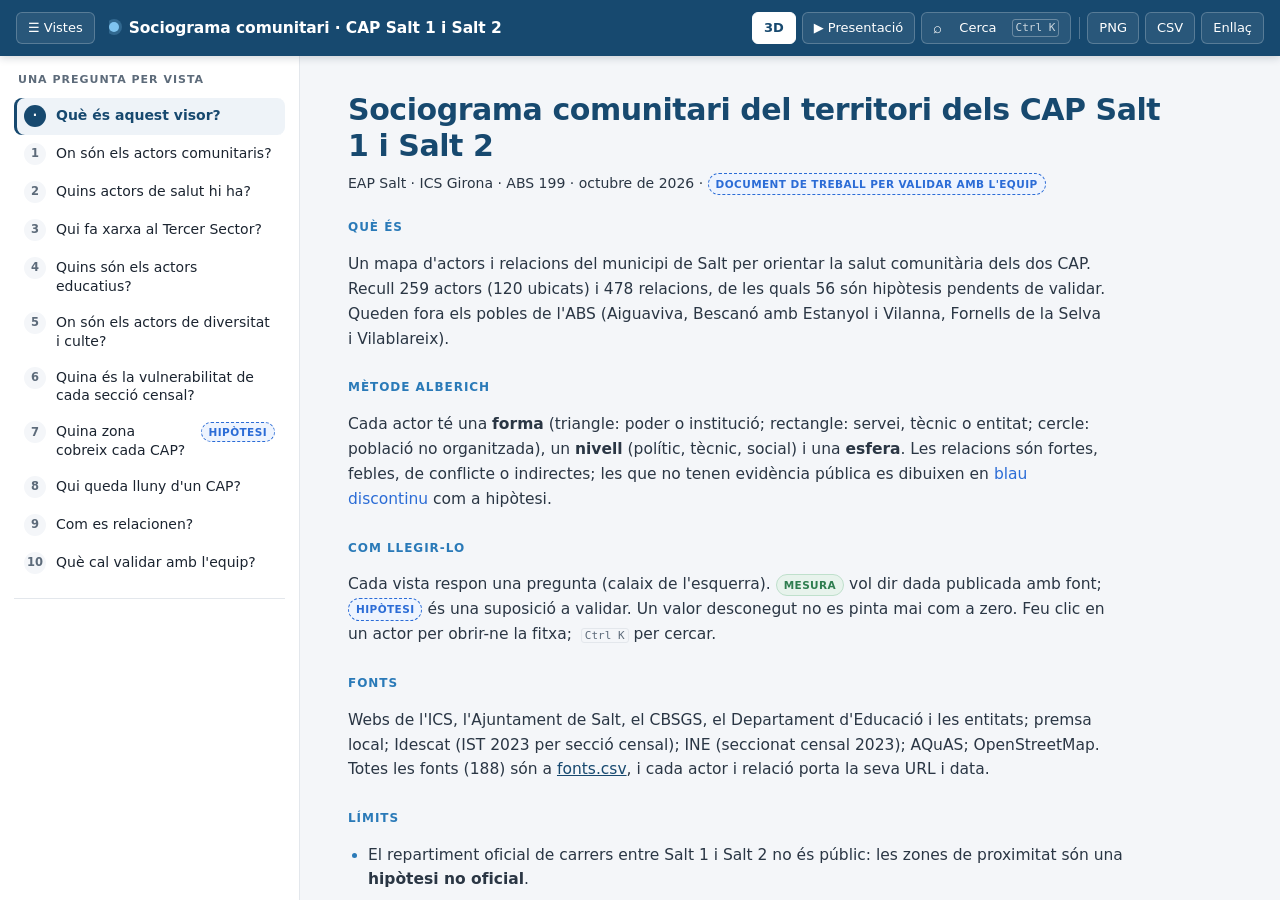
==== index.html @ 3a859062 "Sociograma comunitari CAP Salt 1 i Salt 2 (versió 2026-10-08)" ====
<!doctype html>
<html lang="ca">
<head>
<meta charset="utf-8">
<meta name="viewport" content="width=device-width,initial-scale=1">
<title>Sociograma comunitari · CAP Salt 1 i Salt 2 · 2026</title>
<link rel="stylesheet" href="lib/maplibre-gl.css">
<link rel="stylesheet" href="style.css">
</head>
<body>
<a class="salta" href="#contingut">Salta al contingut</a>
<header id="capcal">
  <button id="obre-calaix" class="btn" aria-controls="calaix" aria-expanded="true" title="Vistes">☰ <span>Vistes</span></button>
  <h1><a href="#v=portada">Sociograma comunitari · CAP Salt 1 i Salt 2</a></h1>
  <div class="eines">
    <button id="btn-3d" class="btn" aria-pressed="true" title="Alterna 2D / 3D">3D</button>
    <button id="btn-pres" class="btn" aria-pressed="false" title="Mode presentació: recorre les vistes amb vols de càmera">▶ <span>Presentació</span></button>
    <button id="btn-cerca" class="btn" title="Cerca (Ctrl+K)">Cerca <kbd>Ctrl K</kbd></button>
    <button id="btn-png" class="btn" title="Exporta la vista en PNG amb la llegenda">PNG</button>
    <button id="btn-csv" class="btn" title="Exporta la selecció en CSV">CSV</button>
    <button id="btn-enllac" class="btn" title="Copia l'enllaç que restaura la vista">Enllaç</button>
  </div>
</header>
<nav id="calaix" aria-label="Vistes del visor">
  <p class="calaix-tit">Una pregunta per vista</p>
  <ol id="llista-vistes"></ol>
  <div id="filtres" aria-live="polite"></div>
</nav>
<main id="contingut" tabindex="-1">
  <article id="portada" class="panell"></article>
  <div id="mapa" role="region" aria-label="Mapa"></div>
  <div id="xarxa" role="region" aria-label="Sociograma de xarxa"></div>
  <article id="validacio" class="panell"></article>
  <aside id="analisi" class="panell-lat" aria-label="Anàlisi"></aside>
  <section id="llegenda" aria-label="Llegenda"></section>
</main>
<aside id="fitxa" aria-label="Fitxa de l'actor" hidden></aside>
<div id="tooltip" role="tooltip" hidden></div>
<dialog id="dlg-cerca" aria-label="Cerca d'actors">
  <input id="cerca-in" type="search" placeholder="Nom, tipus (triangle, rectangle, cercle), àmbit, esfera…" autocomplete="off" aria-controls="cerca-res">
  <ul id="cerca-res" role="listbox"></ul>
  <p class="peu-dlg">↑↓ per moure's · Enter per obrir · Esc per tancar</p>
</dialog>
<div id="avis" role="status" aria-live="polite" hidden></div>
<script src="lib/maplibre-gl.js"></script>
<script src="lib/cytoscape.min.js"></script>
<script src="lib/deck.gl.min.js"></script>
<script src="data/dades.js"></script>
<script src="app.js"></script>
</body>
</html>
---- lib/maplibre-gl.css ----
.maplibregl-map{font:12px/20px Helvetica Neue,Arial,Helvetica,sans-serif;overflow:hidden;position:relative;-webkit-tap-highlight-color:rgb(0 0 0/0)}.maplibregl-canvas{left:0;position:absolute;top:0}.maplibregl-map:fullscreen{height:100%;width:100%}.maplibregl-ctrl-group button.maplibregl-ctrl-compass{touch-action:none}.maplibregl-canvas-container.maplibregl-interactive,.maplibregl-ctrl-group button.maplibregl-ctrl-compass{cursor:grab;-webkit-user-select:none;-moz-user-select:none;user-select:none}.maplibregl-canvas-container.maplibregl-interactive.maplibregl-track-pointer{cursor:pointer}.maplibregl-canvas-container.maplibregl-interactive:active,.maplibregl-ctrl-group button.maplibregl-ctrl-compass:active{cursor:grabbing}.maplibregl-canvas-container.maplibregl-touch-zoom-rotate,.maplibregl-canvas-container.maplibregl-touch-zoom-rotate .maplibregl-canvas{touch-action:pan-x pan-y}.maplibregl-canvas-container.maplibregl-touch-drag-pan,.maplibregl-canvas-container.maplibregl-touch-drag-pan .maplibregl-canvas{touch-action:pinch-zoom}.maplibregl-canvas-container.maplibregl-touch-zoom-rotate.maplibregl-touch-drag-pan,.maplibregl-canvas-container.maplibregl-touch-zoom-rotate.maplibregl-touch-drag-pan .maplibregl-canvas{touch-action:none}.maplibregl-canvas-container.maplibregl-touch-drag-pan.maplibregl-cooperative-gestures,.maplibregl-canvas-container.maplibregl-touch-drag-pan.maplibregl-cooperative-gestures .maplibregl-canvas{touch-action:pan-x pan-y}.maplibregl-ctrl-bottom-left,.maplibregl-ctrl-bottom-right,.maplibregl-ctrl-top-left,.maplibregl-ctrl-top-right{pointer-events:none;position:absolute;z-index:2}.maplibregl-ctrl-top-left{left:0;top:0}.maplibregl-ctrl-top-right{right:0;top:0}.maplibregl-ctrl-bottom-left{bottom:0;left:0}.maplibregl-ctrl-bottom-right{bottom:0;right:0}.maplibregl-ctrl{clear:both;pointer-events:auto;transform:translate(0)}.maplibregl-ctrl-top-left .maplibregl-ctrl{float:left;margin:10px 0 0 10px}.maplibregl-ctrl-top-right .maplibregl-ctrl{float:right;margin:10px 10px 0 0}.maplibregl-ctrl-bottom-left .maplibregl-ctrl{float:left;margin:0 0 10px 10px}.maplibregl-ctrl-bottom-right .maplibregl-ctrl{float:right;margin:0 10px 10px 0}.maplibregl-ctrl-group{background:#fff;border-radius:4px}.maplibregl-ctrl-group:not(:empty){box-shadow:0 0 0 2px rgba(0,0,0,.1)}@media (forced-colors:active){.maplibregl-ctrl-group:not(:empty){box-shadow:0 0 0 2px ButtonText}}.maplibregl-ctrl-group button{background-color:transparent;border:0;box-sizing:border-box;cursor:pointer;display:block;height:29px;outline:none;padding:0;width:29px}.maplibregl-ctrl-group button+button{border-top:1px solid #ddd}.maplibregl-ctrl button .maplibregl-ctrl-icon{background-position:50%;background-repeat:no-repeat;display:block;height:100%;width:100%}@media (forced-colors:active){.maplibregl-ctrl-icon{background-color:transparent}.maplibregl-ctrl-group button+button{border-top:1px solid ButtonText}}.maplibregl-ctrl button::-moz-focus-inner{border:0;padding:0}.maplibregl-ctrl-attrib-button:focus,.maplibregl-ctrl-group button:focus{box-shadow:0 0 2px 2px #0096ff}.maplibregl-ctrl button:disabled{cursor:not-allowed}.maplibregl-ctrl button:disabled .maplibregl-ctrl-icon{opacity:.25}.maplibregl-ctrl button:not(:disabled):hover{background-color:rgb(0 0 0/5%)}.maplibregl-ctrl-group button:focus:focus-visible{box-shadow:0 0 2px 2px #0096ff}.maplibregl-ctrl-group button:focus:not(:focus-visible){box-shadow:none}.maplibregl-ctrl-group button:focus:first-child{border-radius:4px 4px 0 0}.maplibregl-ctrl-group button:focus:last-child{border-radius:0 0 4px 4px}.maplibregl-ctrl-group button:focus:only-child{border-radius:inherit}.maplibregl-ctrl button.maplibregl-ctrl-zoom-out .maplibregl-ctrl-icon{background-image:url("data:image/svg+xml;charset=utf-8,%3Csvg xmlns='http://www.w3.org/2000/svg' width='29' height='29' fill='%23333' viewBox='0 0 29 29'%3E%3Cpath d='M10 13c-.75 0-1.5.75-1.5 1.5S9.25 16 10 16h9c.75 0 1.5-.75 1.5-1.5S19.75 13 19 13z'/%3E%3C/svg%3E")}.maplibregl-ctrl button.maplibregl-ctrl-zoom-in .maplibregl-ctrl-icon{background-image:url("data:image/svg+xml;charset=utf-8,%3Csvg xmlns='http://www.w3.org/2000/svg' width='29' height='29' fill='%23333' viewBox='0 0 29 29'%3E%3Cpath d='M14.5 8.5c-.75 0-1.5.75-1.5 1.5v3h-3c-.75 0-1.5.75-1.5 1.5S9.25 16 10 16h3v3c0 .75.75 1.5 1.5 1.5S16 19.75 16 19v-3h3c.75 0 1.5-.75 1.5-1.5S19.75 13 19 13h-3v-3c0-.75-.75-1.5-1.5-1.5'/%3E%3C/svg%3E")}@media (forced-colors:active){.maplibregl-ctrl button.maplibregl-ctrl-zoom-out .maplibregl-ctrl-icon{background-image:url("data:image/svg+xml;charset=utf-8,%3Csvg xmlns='http://www.w3.org/2000/svg' width='29' height='29' fill='%23fff' viewBox='0 0 29 29'%3E%3Cpath d='M10 13c-.75 0-1.5.75-1.5 1.5S9.25 16 10 16h9c.75 0 1.5-.75 1.5-1.5S19.75 13 19 13z'/%3E%3C/svg%3E")}.maplibregl-ctrl button.maplibregl-ctrl-zoom-in .maplibregl-ctrl-icon{background-image:url("data:image/svg+xml;charset=utf-8,%3Csvg xmlns='http://www.w3.org/2000/svg' width='29' height='29' fill='%23fff' viewBox='0 0 29 29'%3E%3Cpath d='M14.5 8.5c-.75 0-1.5.75-1.5 1.5v3h-3c-.75 0-1.5.75-1.5 1.5S9.25 16 10 16h3v3c0 .75.75 1.5 1.5 1.5S16 19.75 16 19v-3h3c.75 0 1.5-.75 1.5-1.5S19.75 13 19 13h-3v-3c0-.75-.75-1.5-1.5-1.5'/%3E%3C/svg%3E")}}@media (forced-colors:active) and (prefers-color-scheme:light){.maplibregl-ctrl button.maplibregl-ctrl-zoom-out .maplibregl-ctrl-icon{background-image:url("data:image/svg+xml;charset=utf-8,%3Csvg xmlns='http://www.w3.org/2000/svg' width='29' height='29' viewBox='0 0 29 29'%3E%3Cpath d='M10 13c-.75 0-1.5.75-1.5 1.5S9.25 16 10 16h9c.75 0 1.5-.75 1.5-1.5S19.75 13 19 13z'/%3E%3C/svg%3E")}.maplibregl-ctrl button.maplibregl-ctrl-zoom-in .maplibregl-ctrl-icon{background-image:url("data:image/svg+xml;charset=utf-8,%3Csvg xmlns='http://www.w3.org/2000/svg' width='29' height='29' viewBox='0 0 29 29'%3E%3Cpath d='M14.5 8.5c-.75 0-1.5.75-1.5 1.5v3h-3c-.75 0-1.5.75-1.5 1.5S9.25 16 10 16h3v3c0 .75.75 1.5 1.5 1.5S16 19.75 16 19v-3h3c.75 0 1.5-.75 1.5-1.5S19.75 13 19 13h-3v-3c0-.75-.75-1.5-1.5-1.5'/%3E%3C/svg%3E")}}.maplibregl-ctrl button.maplibregl-ctrl-fullscreen .maplibregl-ctrl-icon{background-image:url("data:image/svg+xml;charset=utf-8,%3Csvg xmlns='http://www.w3.org/2000/svg' width='29' height='29' fill='%23333' viewBox='0 0 29 29'%3E%3Cpath d='M24 16v5.5c0 1.75-.75 2.5-2.5 2.5H16v-1l3-1.5-4-5.5 1-1 5.5 4 1.5-3zM6 16l1.5 3 5.5-4 1 1-4 5.5 3 1.5v1H7.5C5.75 24 5 23.25 5 21.5V16zm7-11v1l-3 1.5 4 5.5-1 1-5.5-4L6 13H5V7.5C5 5.75 5.75 5 7.5 5zm11 2.5c0-1.75-.75-2.5-2.5-2.5H16v1l3 1.5-4 5.5 1 1 5.5-4 1.5 3h1z'/%3E%3C/svg%3E")}.maplibregl-ctrl button.maplibregl-ctrl-shrink .maplibregl-ctrl-icon{background-image:url("data:image/svg+xml;charset=utf-8,%3Csvg xmlns='http://www.w3.org/2000/svg' width='29' height='29' viewBox='0 0 29 29'%3E%3Cpath d='M18.5 16c-1.75 0-2.5.75-2.5 2.5V24h1l1.5-3 5.5 4 1-1-4-5.5 3-1.5v-1zM13 18.5c0-1.75-.75-2.5-2.5-2.5H5v1l3 1.5L4 24l1 1 5.5-4 1.5 3h1zm3-8c0 1.75.75 2.5 2.5 2.5H24v-1l-3-1.5L25 5l-1-1-5.5 4L17 5h-1zM10.5 13c1.75 0 2.5-.75 2.5-2.5V5h-1l-1.5 3L5 4 4 5l4 5.5L5 12v1z'/%3E%3C/svg%3E")}@media (forced-colors:active){.maplibregl-ctrl button.maplibregl-ctrl-fullscreen .maplibregl-ctrl-icon{background-image:url("data:image/svg+xml;charset=utf-8,%3Csvg xmlns='http://www.w3.org/2000/svg' width='29' height='29' fill='%23fff' viewBox='0 0 29 29'%3E%3Cpath d='M24 16v5.5c0 1.75-.75 2.5-2.5 2.5H16v-1l3-1.5-4-5.5 1-1 5.5 4 1.5-3zM6 16l1.5 3 5.5-4 1 1-4 5.5 3 1.5v1H7.5C5.75 24 5 23.25 5 21.5V16zm7-11v1l-3 1.5 4 5.5-1 1-5.5-4L6 13H5V7.5C5 5.75 5.75 5 7.5 5zm11 2.5c0-1.75-.75-2.5-2.5-2.5H16v1l3 1.5-4 5.5 1 1 5.5-4 1.5 3h1z'/%3E%3C/svg%3E")}.maplibregl-ctrl button.maplibregl-ctrl-shrink .maplibregl-ctrl-icon{background-image:url("data:image/svg+xml;charset=utf-8,%3Csvg xmlns='http://www.w3.org/2000/svg' width='29' height='29' fill='%23fff' viewBox='0 0 29 29'%3E%3Cpath d='M18.5 16c-1.75 0-2.5.75-2.5 2.5V24h1l1.5-3 5.5 4 1-1-4-5.5 3-1.5v-1zM13 18.5c0-1.75-.75-2.5-2.5-2.5H5v1l3 1.5L4 24l1 1 5.5-4 1.5 3h1zm3-8c0 1.75.75 2.5 2.5 2.5H24v-1l-3-1.5L25 5l-1-1-5.5 4L17 5h-1zM10.5 13c1.75 0 2.5-.75 2.5-2.5V5h-1l-1.5 3L5 4 4 5l4 5.5L5 12v1z'/%3E%3C/svg%3E")}}@media (forced-colors:active) and (prefers-color-scheme:light){.maplibregl-ctrl button.maplibregl-ctrl-fullscreen .maplibregl-ctrl-icon{background-image:url("data:image/svg+xml;charset=utf-8,%3Csvg xmlns='http://www.w3.org/2000/svg' width='29' height='29' viewBox='0 0 29 29'%3E%3Cpath d='M24 16v5.5c0 1.75-.75 2.5-2.5 2.5H16v-1l3-1.5-4-5.5 1-1 5.5 4 1.5-3zM6 16l1.5 3 5.5-4 1 1-4 5.5 3 1.5v1H7.5C5.75 24 5 23.25 5 21.5V16zm7-11v1l-3 1.5 4 5.5-1 1-5.5-4L6 13H5V7.5C5 5.75 5.75 5 7.5 5zm11 2.5c0-1.75-.75-2.5-2.5-2.5H16v1l3 1.5-4 5.5 1 1 5.5-4 1.5 3h1z'/%3E%3C/svg%3E")}.maplibregl-ctrl button.maplibregl-ctrl-shrink .maplibregl-ctrl-icon{background-image:url("data:image/svg+xml;charset=utf-8,%3Csvg xmlns='http://www.w3.org/2000/svg' width='29' height='29' viewBox='0 0 29 29'%3E%3Cpath d='M18.5 16c-1.75 0-2.5.75-2.5 2.5V24h1l1.5-3 5.5 4 1-1-4-5.5 3-1.5v-1zM13 18.5c0-1.75-.75-2.5-2.5-2.5H5v1l3 1.5L4 24l1 1 5.5-4 1.5 3h1zm3-8c0 1.75.75 2.5 2.5 2.5H24v-1l-3-1.5L25 5l-1-1-5.5 4L17 5h-1zM10.5 13c1.75 0 2.5-.75 2.5-2.5V5h-1l-1.5 3L5 4 4 5l4 5.5L5 12v1z'/%3E%3C/svg%3E")}}.maplibregl-ctrl button.maplibregl-ctrl-compass .maplibregl-ctrl-icon{background-image:url("data:image/svg+xml;charset=utf-8,%3Csvg xmlns='http://www.w3.org/2000/svg' width='29' height='29' fill='%23333' viewBox='0 0 29 29'%3E%3Cpath d='m10.5 14 4-8 4 8z'/%3E%3Cpath fill='%23ccc' d='m10.5 16 4 8 4-8z'/%3E%3C/svg%3E")}@media (forced-colors:active){.maplibregl-ctrl button.maplibregl-ctrl-compass .maplibregl-ctrl-icon{background-image:url("data:image/svg+xml;charset=utf-8,%3Csvg xmlns='http://www.w3.org/2000/svg' width='29' height='29' fill='%23fff' viewBox='0 0 29 29'%3E%3Cpath d='m10.5 14 4-8 4 8z'/%3E%3Cpath fill='%23ccc' d='m10.5 16 4 8 4-8z'/%3E%3C/svg%3E")}}@media (forced-colors:active) and (prefers-color-scheme:light){.maplibregl-ctrl button.maplibregl-ctrl-compass .maplibregl-ctrl-icon{background-image:url("data:image/svg+xml;charset=utf-8,%3Csvg xmlns='http://www.w3.org/2000/svg' width='29' height='29' viewBox='0 0 29 29'%3E%3Cpath d='m10.5 14 4-8 4 8z'/%3E%3Cpath fill='%23ccc' d='m10.5 16 4 8 4-8z'/%3E%3C/svg%3E")}}.maplibregl-ctrl button.maplibregl-ctrl-terrain .maplibregl-ctrl-icon{background-image:url("data:image/svg+xml;charset=utf-8,%3Csvg xmlns='http://www.w3.org/2000/svg' width='22' height='22' fill='%23333' viewBox='0 0 22 22'%3E%3Cpath d='m1.754 13.406 4.453-4.851 3.09 3.09 3.281 3.277.969-.969-3.309-3.312 3.844-4.121 6.148 6.886h1.082v-.855l-7.207-8.07-4.84 5.187L6.169 6.57l-5.48 5.965v.871ZM.688 16.844h20.625v1.375H.688Zm0 0'/%3E%3C/svg%3E")}.maplibregl-ctrl button.maplibregl-ctrl-terrain-enabled .maplibregl-ctrl-icon{background-image:url("data:image/svg+xml;charset=utf-8,%3Csvg xmlns='http://www.w3.org/2000/svg' width='22' height='22' fill='%2333b5e5' viewBox='0 0 22 22'%3E%3Cpath d='m1.754 13.406 4.453-4.851 3.09 3.09 3.281 3.277.969-.969-3.309-3.312 3.844-4.121 6.148 6.886h1.082v-.855l-7.207-8.07-4.84 5.187L6.169 6.57l-5.48 5.965v.871ZM.688 16.844h20.625v1.375H.688Zm0 0'/%3E%3C/svg%3E")}.maplibregl-ctrl button.maplibregl-ctrl-geolocate .maplibregl-ctrl-icon{background-image:url("data:image/svg+xml;charset=utf-8,%3Csvg xmlns='http://www.w3.org/2000/svg' width='29' height='29' fill='%23333' viewBox='0 0 20 20'%3E%3Cpath d='M10 4C9 4 9 5 9 5v.1A5 5 0 0 0 5.1 9H5s-1 0-1 1 1 1 1 1h.1A5 5 0 0 0 9 14.9v.1s0 1 1 1 1-1 1-1v-.1a5 5 0 0 0 3.9-3.9h.1s1 0 1-1-1-1-1-1h-.1A5 5 0 0 0 11 5.1V5s0-1-1-1m0 2.5a3.5 3.5 0 1 1 0 7 3.5 3.5 0 1 1 0-7'/%3E%3Ccircle cx='10' cy='10' r='2'/%3E%3C/svg%3E")}.maplibregl-ctrl button.maplibregl-ctrl-geolocate:disabled .maplibregl-ctrl-icon{background-image:url("data:image/svg+xml;charset=utf-8,%3Csvg xmlns='http://www.w3.org/2000/svg' width='29' height='29' fill='%23aaa' viewBox='0 0 20 20'%3E%3Cpath d='M10 4C9 4 9 5 9 5v.1A5 5 0 0 0 5.1 9H5s-1 0-1 1 1 1 1 1h.1A5 5 0 0 0 9 14.9v.1s0 1 1 1 1-1 1-1v-.1a5 5 0 0 0 3.9-3.9h.1s1 0 1-1-1-1-1-1h-.1A5 5 0 0 0 11 5.1V5s0-1-1-1m0 2.5a3.5 3.5 0 1 1 0 7 3.5 3.5 0 1 1 0-7'/%3E%3Ccircle cx='10' cy='10' r='2'/%3E%3Cpath fill='red' d='m14 5 1 1-9 9-1-1z'/%3E%3C/svg%3E")}.maplibregl-ctrl button.maplibregl-ctrl-geolocate.maplibregl-ctrl-geolocate-active .maplibregl-ctrl-icon{background-image:url("data:image/svg+xml;charset=utf-8,%3Csvg xmlns='http://www.w3.org/2000/svg' width='29' height='29' fill='%2333b5e5' viewBox='0 0 20 20'%3E%3Cpath d='M10 4C9 4 9 5 9 5v.1A5 5 0 0 0 5.1 9H5s-1 0-1 1 1 1 1 1h.1A5 5 0 0 0 9 14.9v.1s0 1 1 1 1-1 1-1v-.1a5 5 0 0 0 3.9-3.9h.1s1 0 1-1-1-1-1-1h-.1A5 5 0 0 0 11 5.1V5s0-1-1-1m0 2.5a3.5 3.5 0 1 1 0 7 3.5 3.5 0 1 1 0-7'/%3E%3Ccircle cx='10' cy='10' r='2'/%3E%3C/svg%3E")}.maplibregl-ctrl button.maplibregl-ctrl-geolocate.maplibregl-ctrl-geolocate-active-error .maplibregl-ctrl-icon{background-image:url("data:image/svg+xml;charset=utf-8,%3Csvg xmlns='http://www.w3.org/2000/svg' width='29' height='29' fill='%23e58978' viewBox='0 0 20 20'%3E%3Cpath d='M10 4C9 4 9 5 9 5v.1A5 5 0 0 0 5.1 9H5s-1 0-1 1 1 1 1 1h.1A5 5 0 0 0 9 14.9v.1s0 1 1 1 1-1 1-1v-.1a5 5 0 0 0 3.9-3.9h.1s1 0 1-1-1-1-1-1h-.1A5 5 0 0 0 11 5.1V5s0-1-1-1m0 2.5a3.5 3.5 0 1 1 0 7 3.5 3.5 0 1 1 0-7'/%3E%3Ccircle cx='10' cy='10' r='2'/%3E%3C/svg%3E")}.maplibregl-ctrl button.maplibregl-ctrl-geolocate.maplibregl-ctrl-geolocate-background .maplibregl-ctrl-icon{background-image:url("data:image/svg+xml;charset=utf-8,%3Csvg xmlns='http://www.w3.org/2000/svg' width='29' height='29' fill='%2333b5e5' viewBox='0 0 20 20'%3E%3Cpath d='M10 4C9 4 9 5 9 5v.1A5 5 0 0 0 5.1 9H5s-1 0-1 1 1 1 1 1h.1A5 5 0 0 0 9 14.9v.1s0 1 1 1 1-1 1-1v-.1a5 5 0 0 0 3.9-3.9h.1s1 0 1-1-1-1-1-1h-.1A5 5 0 0 0 11 5.1V5s0-1-1-1m0 2.5a3.5 3.5 0 1 1 0 7 3.5 3.5 0 1 1 0-7'/%3E%3C/svg%3E")}.maplibregl-ctrl button.maplibregl-ctrl-geolocate.maplibregl-ctrl-geolocate-background-error .maplibregl-ctrl-icon{background-image:url("data:image/svg+xml;charset=utf-8,%3Csvg xmlns='http://www.w3.org/2000/svg' width='29' height='29' fill='%23e54e33' viewBox='0 0 20 20'%3E%3Cpath d='M10 4C9 4 9 5 9 5v.1A5 5 0 0 0 5.1 9H5s-1 0-1 1 1 1 1 1h.1A5 5 0 0 0 9 14.9v.1s0 1 1 1 1-1 1-1v-.1a5 5 0 0 0 3.9-3.9h.1s1 0 1-1-1-1-1-1h-.1A5 5 0 0 0 11 5.1V5s0-1-1-1m0 2.5a3.5 3.5 0 1 1 0 7 3.5 3.5 0 1 1 0-7'/%3E%3C/svg%3E")}.maplibregl-ctrl button.maplibregl-ctrl-geolocate.maplibregl-ctrl-geolocate-waiting .maplibregl-ctrl-icon{animation:maplibregl-spin 2s linear infinite}@media (forced-colors:active){.maplibregl-ctrl button.maplibregl-ctrl-geolocate .maplibregl-ctrl-icon{background-image:url("data:image/svg+xml;charset=utf-8,%3Csvg xmlns='http://www.w3.org/2000/svg' width='29' height='29' fill='%23fff' viewBox='0 0 20 20'%3E%3Cpath d='M10 4C9 4 9 5 9 5v.1A5 5 0 0 0 5.1 9H5s-1 0-1 1 1 1 1 1h.1A5 5 0 0 0 9 14.9v.1s0 1 1 1 1-1 1-1v-.1a5 5 0 0 0 3.9-3.9h.1s1 0 1-1-1-1-1-1h-.1A5 5 0 0 0 11 5.1V5s0-1-1-1m0 2.5a3.5 3.5 0 1 1 0 7 3.5 3.5 0 1 1 0-7'/%3E%3Ccircle cx='10' cy='10' r='2'/%3E%3C/svg%3E")}.maplibregl-ctrl button.maplibregl-ctrl-geolocate:disabled .maplibregl-ctrl-icon{background-image:url("data:image/svg+xml;charset=utf-8,%3Csvg xmlns='http://www.w3.org/2000/svg' width='29' height='29' fill='%23999' viewBox='0 0 20 20'%3E%3Cpath d='M10 4C9 4 9 5 9 5v.1A5 5 0 0 0 5.1 9H5s-1 0-1 1 1 1 1 1h.1A5 5 0 0 0 9 14.9v.1s0 1 1 1 1-1 1-1v-.1a5 5 0 0 0 3.9-3.9h.1s1 0 1-1-1-1-1-1h-.1A5 5 0 0 0 11 5.1V5s0-1-1-1m0 2.5a3.5 3.5 0 1 1 0 7 3.5 3.5 0 1 1 0-7'/%3E%3Ccircle cx='10' cy='10' r='2'/%3E%3Cpath fill='red' d='m14 5 1 1-9 9-1-1z'/%3E%3C/svg%3E")}.maplibregl-ctrl button.maplibregl-ctrl-geolocate.maplibregl-ctrl-geolocate-active .maplibregl-ctrl-icon{background-image:url("data:image/svg+xml;charset=utf-8,%3Csvg xmlns='http://www.w3.org/2000/svg' width='29' height='29' fill='%2333b5e5' viewBox='0 0 20 20'%3E%3Cpath d='M10 4C9 4 9 5 9 5v.1A5 5 0 0 0 5.1 9H5s-1 0-1 1 1 1 1 1h.1A5 5 0 0 0 9 14.9v.1s0 1 1 1 1-1 1-1v-.1a5 5 0 0 0 3.9-3.9h.1s1 0 1-1-1-1-1-1h-.1A5 5 0 0 0 11 5.1V5s0-1-1-1m0 2.5a3.5 3.5 0 1 1 0 7 3.5 3.5 0 1 1 0-7'/%3E%3Ccircle cx='10' cy='10' r='2'/%3E%3C/svg%3E")}.maplibregl-ctrl button.maplibregl-ctrl-geolocate.maplibregl-ctrl-geolocate-active-error .maplibregl-ctrl-icon{background-image:url("data:image/svg+xml;charset=utf-8,%3Csvg xmlns='http://www.w3.org/2000/svg' width='29' height='29' fill='%23e58978' viewBox='0 0 20 20'%3E%3Cpath d='M10 4C9 4 9 5 9 5v.1A5 5 0 0 0 5.1 9H5s-1 0-1 1 1 1 1 1h.1A5 5 0 0 0 9 14.9v.1s0 1 1 1 1-1 1-1v-.1a5 5 0 0 0 3.9-3.9h.1s1 0 1-1-1-1-1-1h-.1A5 5 0 0 0 11 5.1V5s0-1-1-1m0 2.5a3.5 3.5 0 1 1 0 7 3.5 3.5 0 1 1 0-7'/%3E%3Ccircle cx='10' cy='10' r='2'/%3E%3C/svg%3E")}.maplibregl-ctrl button.maplibregl-ctrl-geolocate.maplibregl-ctrl-geolocate-background .maplibregl-ctrl-icon{background-image:url("data:image/svg+xml;charset=utf-8,%3Csvg xmlns='http://www.w3.org/2000/svg' width='29' height='29' fill='%2333b5e5' viewBox='0 0 20 20'%3E%3Cpath d='M10 4C9 4 9 5 9 5v.1A5 5 0 0 0 5.1 9H5s-1 0-1 1 1 1 1 1h.1A5 5 0 0 0 9 14.9v.1s0 1 1 1 1-1 1-1v-.1a5 5 0 0 0 3.9-3.9h.1s1 0 1-1-1-1-1-1h-.1A5 5 0 0 0 11 5.1V5s0-1-1-1m0 2.5a3.5 3.5 0 1 1 0 7 3.5 3.5 0 1 1 0-7'/%3E%3C/svg%3E")}.maplibregl-ctrl button.maplibregl-ctrl-geolocate.maplibregl-ctrl-geolocate-background-error .maplibregl-ctrl-icon{background-image:url("data:image/svg+xml;charset=utf-8,%3Csvg xmlns='http://www.w3.org/2000/svg' width='29' height='29' fill='%23e54e33' viewBox='0 0 20 20'%3E%3Cpath d='M10 4C9 4 9 5 9 5v.1A5 5 0 0 0 5.1 9H5s-1 0-1 1 1 1 1 1h.1A5 5 0 0 0 9 14.9v.1s0 1 1 1 1-1 1-1v-.1a5 5 0 0 0 3.9-3.9h.1s1 0 1-1-1-1-1-1h-.1A5 5 0 0 0 11 5.1V5s0-1-1-1m0 2.5a3.5 3.5 0 1 1 0 7 3.5 3.5 0 1 1 0-7'/%3E%3C/svg%3E")}}@media (forced-colors:active) and (prefers-color-scheme:light){.maplibregl-ctrl button.maplibregl-ctrl-geolocate .maplibregl-ctrl-icon{background-image:url("data:image/svg+xml;charset=utf-8,%3Csvg xmlns='http://www.w3.org/2000/svg' width='29' height='29' viewBox='0 0 20 20'%3E%3Cpath d='M10 4C9 4 9 5 9 5v.1A5 5 0 0 0 5.1 9H5s-1 0-1 1 1 1 1 1h.1A5 5 0 0 0 9 14.9v.1s0 1 1 1 1-1 1-1v-.1a5 5 0 0 0 3.9-3.9h.1s1 0 1-1-1-1-1-1h-.1A5 5 0 0 0 11 5.1V5s0-1-1-1m0 2.5a3.5 3.5 0 1 1 0 7 3.5 3.5 0 1 1 0-7'/%3E%3Ccircle cx='10' cy='10' r='2'/%3E%3C/svg%3E")}.maplibregl-ctrl button.maplibregl-ctrl-geolocate:disabled .maplibregl-ctrl-icon{background-image:url("data:image/svg+xml;charset=utf-8,%3Csvg xmlns='http://www.w3.org/2000/svg' width='29' height='29' fill='%23666' viewBox='0 0 20 20'%3E%3Cpath d='M10 4C9 4 9 5 9 5v.1A5 5 0 0 0 5.1 9H5s-1 0-1 1 1 1 1 1h.1A5 5 0 0 0 9 14.9v.1s0 1 1 1 1-1 1-1v-.1a5 5 0 0 0 3.9-3.9h.1s1 0 1-1-1-1-1-1h-.1A5 5 0 0 0 11 5.1V5s0-1-1-1m0 2.5a3.5 3.5 0 1 1 0 7 3.5 3.5 0 1 1 0-7'/%3E%3Ccircle cx='10' cy='10' r='2'/%3E%3Cpath fill='red' d='m14 5 1 1-9 9-1-1z'/%3E%3C/svg%3E")}}@keyframes maplibregl-spin{0%{transform:rotate(0deg)}to{transform:rotate(1turn)}}a.maplibregl-ctrl-logo{background-image:url("data:image/svg+xml;charset=utf-8,%3Csvg xmlns='http://www.w3.org/2000/svg' width='88' height='23' fill='none'%3E%3Cpath fill='%23000' fill-opacity='.4' fill-rule='evenodd' d='M17.408 16.796h-1.827l2.501-12.095h.198l3.324 6.533.988 2.19.988-2.19 3.258-6.533h.181l2.6 12.095h-1.81l-1.218-5.644-.362-1.71-.658 1.71-2.929 5.644h-.098l-2.914-5.644-.757-1.71-.345 1.71zm1.958-3.42-.726 3.663a1.255 1.255 0 0 1-1.232 1.011h-1.827a1.255 1.255 0 0 1-1.229-1.509l2.501-12.095a1.255 1.255 0 0 1 1.23-1.001h.197a1.25 1.25 0 0 1 1.12.685l3.19 6.273 3.125-6.263a1.25 1.25 0 0 1 1.123-.695h.181a1.255 1.255 0 0 1 1.227.991l1.443 6.71a5 5 0 0 1 .314-.787l.009-.016a4.6 4.6 0 0 1 1.777-1.887c.782-.46 1.668-.667 2.611-.667a4.6 4.6 0 0 1 1.7.32l.306.134c.21-.16.474-.256.759-.256h1.694a1.255 1.255 0 0 1 1.212.925 1.255 1.255 0 0 1 1.212-.925h1.711c.284 0 .545.094.755.252.613-.3 1.312-.45 2.075-.45 1.356 0 2.557.445 3.482 1.4q.47.48.763 1.064V4.701a1.255 1.255 0 0 1 1.255-1.255h1.86A1.255 1.255 0 0 1 54.44 4.7v9.194h2.217c.19 0 .37.043.532.118v-4.77c0-.356.147-.678.385-.906a2.42 2.42 0 0 1-.682-1.71c0-.665.267-1.253.735-1.7a2.45 2.45 0 0 1 1.722-.674 2.43 2.43 0 0 1 1.705.675q.318.302.504.683V4.7a1.255 1.255 0 0 1 1.255-1.255h1.744A1.255 1.255 0 0 1 65.812 4.7v3.335a4.8 4.8 0 0 1 1.526-.246c.938 0 1.817.214 2.59.69a4.47 4.47 0 0 1 1.67 1.743v-.98a1.255 1.255 0 0 1 1.256-1.256h1.777c.233 0 .451.064.639.174a3.4 3.4 0 0 1 1.567-.372c.346 0 .861.02 1.285.232a1.25 1.25 0 0 1 .689 1.004 4.7 4.7 0 0 1 .853-.588c.795-.44 1.675-.647 2.61-.647 1.385 0 2.65.39 3.525 1.396.836.938 1.168 2.173 1.168 3.528q-.001.515-.056 1.051a1.255 1.255 0 0 1-.947 1.09l.408.952a1.255 1.255 0 0 1-.477 1.552c-.418.268-.92.463-1.458.612-.613.171-1.304.244-2.049.244-1.06 0-2.043-.207-2.886-.698l-.015-.008c-.798-.48-1.419-1.135-1.818-1.963l-.004-.008a5.8 5.8 0 0 1-.548-2.512q0-.429.053-.843a1.3 1.3 0 0 1-.333-.086l-.166-.004c-.223 0-.426.062-.643.228-.03.024-.142.139-.142.59v3.883a1.255 1.255 0 0 1-1.256 1.256h-1.777a1.255 1.255 0 0 1-1.256-1.256V15.69l-.032.057a4.8 4.8 0 0 1-1.86 1.833 5.04 5.04 0 0 1-2.484.634 4.5 4.5 0 0 1-1.935-.424 1.25 1.25 0 0 1-.764.258h-1.71a1.255 1.255 0 0 1-1.256-1.255V7.687a2.4 2.4 0 0 1-.428.625c.253.23.412.561.412.93v7.553a1.255 1.255 0 0 1-1.256 1.255h-1.843a1.25 1.25 0 0 1-.894-.373c-.228.23-.544.373-.894.373H51.32a1.255 1.255 0 0 1-1.256-1.255v-1.251l-.061.117a4.7 4.7 0 0 1-1.782 1.884 4.77 4.77 0 0 1-2.485.67 5.6 5.6 0 0 1-1.485-.188l.009 2.764a1.255 1.255 0 0 1-1.255 1.259h-1.729a1.255 1.255 0 0 1-1.255-1.255v-3.537a1.255 1.255 0 0 1-1.167.793h-1.679a1.25 1.25 0 0 1-.77-.263 4.5 4.5 0 0 1-1.945.429c-.885 0-1.724-.21-2.495-.632l-.017-.01a5 5 0 0 1-1.081-.836 1.255 1.255 0 0 1-1.254 1.312h-1.81a1.255 1.255 0 0 1-1.228-.99l-.782-3.625-2.044 3.939a1.25 1.25 0 0 1-1.115.676h-.098a1.25 1.25 0 0 1-1.116-.68l-2.061-3.994zM35.92 16.63l.207-.114.223-.15q.493-.356.735-.785l.061-.118.033 1.332h1.678V9.242h-1.694l-.033 1.267q-.133-.329-.526-.658l-.032-.028a3.2 3.2 0 0 0-.668-.428l-.27-.12a3.3 3.3 0 0 0-1.235-.23q-1.136-.001-1.974.493a3.36 3.36 0 0 0-1.3 1.382q-.445.89-.444 2.074 0 1.2.51 2.107a3.8 3.8 0 0 0 1.382 1.381 3.9 3.9 0 0 0 1.893.477q.795 0 1.455-.33zm-2.789-5.38q-.576.675-.575 1.762 0 1.102.559 1.794.576.675 1.645.675a2.25 2.25 0 0 0 .934-.19 2.2 2.2 0 0 0 .468-.29l.178-.161a2.2 2.2 0 0 0 .397-.561q.244-.5.244-1.15v-.115q0-.708-.296-1.267l-.043-.077a2.2 2.2 0 0 0-.633-.709l-.13-.086-.047-.028a2.1 2.1 0 0 0-1.073-.285q-1.052 0-1.629.692zm2.316 2.706c.163-.17.28-.407.28-.83v-.114c0-.292-.06-.508-.15-.68a.96.96 0 0 0-.353-.389.85.85 0 0 0-.464-.127c-.4 0-.56.114-.664.239l-.01.012c-.148.174-.275.45-.275.945 0 .506.122.801.27.99.097.11.266.224.68.224.303 0 .504-.09.687-.269zm7.545 1.705a2.6 2.6 0 0 0 .331.423q.319.33.755.548l.173.074q.65.255 1.49.255 1.02 0 1.844-.493a3.45 3.45 0 0 0 1.316-1.4q.493-.904.493-2.089 0-1.909-.988-2.913-.988-1.02-2.584-1.02-.898 0-1.575.347a3 3 0 0 0-.415.262l-.199.166a3.4 3.4 0 0 0-.64.82V9.242h-1.712v11.553h1.729l-.017-5.134zm.53-1.138q.206.29.48.5l.155.11.053.034q.51.296 1.119.297 1.07 0 1.645-.675.577-.69.576-1.762 0-1.119-.576-1.777-.558-.675-1.645-.675-.435 0-.835.16a2 2 0 0 0-.284.136 2 2 0 0 0-.363.254 2.2 2.2 0 0 0-.46.569l-.082.162a2.6 2.6 0 0 0-.213 1.072v.115q0 .707.296 1.267l.135.211zm.964-.818a1.1 1.1 0 0 0 .367.385.94.94 0 0 0 .476.118c.423 0 .59-.117.687-.23.159-.194.28-.478.28-.95 0-.53-.133-.8-.266-.952l-.021-.025c-.078-.094-.231-.221-.68-.221a1 1 0 0 0-.503.135l-.012.007a.86.86 0 0 0-.335.343c-.073.133-.132.324-.132.614v.115a1.4 1.4 0 0 0 .14.66zm15.7-6.222q.347-.346.346-.856a1.05 1.05 0 0 0-.345-.79 1.18 1.18 0 0 0-.84-.329q-.51 0-.855.33a1.05 1.05 0 0 0-.346.79q0 .51.346.855.345.346.856.346.51 0 .839-.346zm4.337 9.314.033-1.332q.191.403.59.747l.098.081a4 4 0 0 0 .316.224l.223.122a3.2 3.2 0 0 0 1.44.322 3.8 3.8 0 0 0 1.875-.477 3.5 3.5 0 0 0 1.382-1.366q.527-.89.526-2.09 0-1.184-.444-2.073a3.24 3.24 0 0 0-1.283-1.399q-.823-.51-1.942-.51a3.5 3.5 0 0 0-1.527.344l-.086.043-.165.09a3 3 0 0 0-.33.214q-.432.315-.656.707a2 2 0 0 0-.099.198l.082-1.283V4.701h-1.744v12.095zm.473-2.509a2.5 2.5 0 0 0 .566.7q.117.098.245.18l.144.08a2.1 2.1 0 0 0 .975.232q1.07 0 1.645-.675.576-.69.576-1.778 0-1.102-.576-1.777-.56-.691-1.645-.692a2.2 2.2 0 0 0-1.015.235q-.22.113-.415.282l-.15.142a2.1 2.1 0 0 0-.42.594q-.223.479-.223 1.1v.115q0 .705.293 1.26zm2.616-.293c.157-.191.28-.479.28-.967 0-.51-.13-.79-.276-.961l-.021-.026c-.082-.1-.232-.225-.67-.225a.87.87 0 0 0-.681.279l-.012.011c-.154.155-.274.38-.274.807v.115c0 .285.057.499.144.669a1.1 1.1 0 0 0 .367.405c.137.082.28.123.455.123.423 0 .59-.118.686-.23zm8.266-3.013q.345-.13.724-.14l.069-.002q.493 0 .642.099l.247-1.794q-.196-.099-.717-.099a2.3 2.3 0 0 0-.545.063 2 2 0 0 0-.411.148 2.2 2.2 0 0 0-.4.249 2.5 2.5 0 0 0-.485.499 2.7 2.7 0 0 0-.32.581l-.05.137v-1.48h-1.778v7.553h1.777v-3.884q0-.546.159-.943a1.5 1.5 0 0 1 .466-.636 2.5 2.5 0 0 1 .399-.253 2 2 0 0 1 .224-.099zm9.784 2.656.05-.922q0-1.743-.856-2.698-.838-.97-2.584-.97-1.119-.001-2.007.493a3.46 3.46 0 0 0-1.4 1.382q-.493.906-.493 2.106 0 1.07.428 1.975.428.89 1.332 1.432.906.526 2.255.526.973 0 1.668-.185l.044-.012.135-.04q.613-.184.984-.421l-.542-1.267q-.3.162-.642.274l-.297.087q-.51.131-1.3.131-.954 0-1.497-.444a1.6 1.6 0 0 1-.192-.193q-.366-.44-.512-1.234l-.004-.021zm-5.427-1.256-.003.022h3.752v-.138q-.011-.727-.288-1.118a1 1 0 0 0-.156-.176q-.46-.428-1.316-.428-.986 0-1.494.604-.379.45-.494 1.234zm-27.053 2.77V4.7h-1.86v12.095h5.333V15.15zm7.103-5.908v7.553h-1.843V9.242h1.843z'/%3E%3Cpath fill='%23fff' d='m19.63 11.151-.757-1.71-.345 1.71-1.12 5.644h-1.827L18.083 4.7h.197l3.325 6.533.988 2.19.988-2.19L26.839 4.7h.181l2.6 12.095h-1.81l-1.218-5.644-.362-1.71-.658 1.71-2.93 5.644h-.098l-2.913-5.644zm14.836 5.81q-1.02 0-1.893-.478a3.8 3.8 0 0 1-1.381-1.382q-.51-.906-.51-2.106 0-1.185.444-2.074a3.36 3.36 0 0 1 1.3-1.382q.839-.494 1.974-.494a3.3 3.3 0 0 1 1.234.231 3.3 3.3 0 0 1 .97.575q.396.33.527.659l.033-1.267h1.694v7.553H37.18l-.033-1.332q-.279.593-1.02 1.053a3.17 3.17 0 0 1-1.662.444zm.296-1.482q.938 0 1.58-.642.642-.66.642-1.711v-.115q0-.708-.296-1.267a2.2 2.2 0 0 0-.807-.872 2.1 2.1 0 0 0-1.119-.313q-1.053 0-1.629.692-.575.675-.575 1.76 0 1.103.559 1.795.577.675 1.645.675zm6.521-6.237h1.711v1.4q.906-1.597 2.83-1.597 1.596 0 2.584 1.02.988 1.005.988 2.914 0 1.185-.493 2.09a3.46 3.46 0 0 1-1.316 1.399 3.5 3.5 0 0 1-1.844.493q-.954 0-1.662-.329a2.67 2.67 0 0 1-1.086-.97l.017 5.134h-1.728zm4.048 6.22q1.07 0 1.645-.674.577-.69.576-1.762 0-1.119-.576-1.777-.558-.675-1.645-.675-.592 0-1.12.296-.51.28-.822.823-.296.527-.296 1.234v.115q0 .708.296 1.267.313.543.823.855.51.296 1.119.297z'/%3E%3Cpath fill='%23e1e3e9' d='M51.325 4.7h1.86v10.45h3.473v1.646h-5.333zm7.12 4.542h1.843v7.553h-1.843zm.905-1.415a1.16 1.16 0 0 1-.856-.346 1.17 1.17 0 0 1-.346-.856 1.05 1.05 0 0 1 .346-.79q.346-.329.856-.329.494 0 .839.33a1.05 1.05 0 0 1 .345.79 1.16 1.16 0 0 1-.345.855q-.33.346-.84.346zm7.875 9.133a3.17 3.17 0 0 1-1.662-.444q-.723-.46-1.004-1.053l-.033 1.332h-1.71V4.701h1.743v4.657l-.082 1.283q.279-.658 1.086-1.119a3.5 3.5 0 0 1 1.778-.477q1.119 0 1.942.51a3.24 3.24 0 0 1 1.283 1.4q.445.888.444 2.072 0 1.201-.526 2.09a3.5 3.5 0 0 1-1.382 1.366 3.8 3.8 0 0 1-1.876.477zm-.296-1.481q1.069 0 1.645-.675.577-.69.577-1.778 0-1.102-.577-1.776-.56-.691-1.645-.692a2.12 2.12 0 0 0-1.58.659q-.642.641-.642 1.694v.115q0 .71.296 1.267a2.4 2.4 0 0 0 .807.872 2.1 2.1 0 0 0 1.119.313zm5.927-6.237h1.777v1.481q.263-.757.856-1.217a2.14 2.14 0 0 1 1.349-.46q.527 0 .724.098l-.247 1.794q-.149-.099-.642-.099-.774 0-1.416.494-.626.493-.626 1.58v3.883h-1.777V9.242zm9.534 7.718q-1.35 0-2.255-.526-.904-.543-1.332-1.432a4.6 4.6 0 0 1-.428-1.975q0-1.2.493-2.106a3.46 3.46 0 0 1 1.4-1.382q.889-.495 2.007-.494 1.744 0 2.584.97.855.956.856 2.7 0 .444-.05.92h-5.43q.18 1.005.708 1.45.542.443 1.497.443.79 0 1.3-.131a4 4 0 0 0 .938-.362l.542 1.267q-.411.263-1.119.46-.708.198-1.711.197zm1.596-4.558q.016-1.02-.444-1.432-.46-.428-1.316-.428-1.728 0-1.991 1.86z'/%3E%3Cpath d='M5.074 15.948a.484.657 0 0 0-.486.659v1.84a.484.657 0 0 0 .486.659h4.101a.484.657 0 0 0 .486-.659v-1.84a.484.657 0 0 0-.486-.659zm3.56 1.16H5.617v.838h3.017z' style='fill:%23fff;fill-rule:evenodd;stroke-width:1.03600001'/%3E%3Cg style='stroke-width:1.12603545'%3E%3Cpath d='M-9.408-1.416c-3.833-.025-7.056 2.912-7.08 6.615-.02 3.08 1.653 4.832 3.107 6.268.903.892 1.721 1.74 2.32 2.902l-.525-.004c-.543-.003-.992.304-1.24.639a1.87 1.87 0 0 0-.362 1.121l-.011 1.877c-.003.402.104.787.347 1.125.244.338.688.653 1.23.656l4.142.028c.542.003.99-.306 1.238-.641a1.87 1.87 0 0 0 .363-1.121l.012-1.875a1.87 1.87 0 0 0-.348-1.127c-.243-.338-.688-.653-1.23-.656l-.518-.004c.597-1.145 1.425-1.983 2.348-2.87 1.473-1.414 3.18-3.149 3.2-6.226-.016-3.59-2.923-6.684-6.993-6.707m-.006 1.1v.002c3.274.02 5.92 2.532 5.9 5.6-.017 2.706-1.39 4.026-2.863 5.44-1.034.994-2.118 2.033-2.814 3.633-.018.041-.052.055-.075.065q-.013.004-.02.01a.34.34 0 0 1-.226.084.34.34 0 0 1-.224-.086l-.092-.077c-.699-1.615-1.768-2.669-2.781-3.67-1.454-1.435-2.797-2.762-2.78-5.478.02-3.067 2.7-5.545 5.975-5.523m-.02 2.826c-1.62-.01-2.944 1.315-2.955 2.96-.01 1.646 1.295 2.988 2.916 2.999h.002c1.621.01 2.943-1.316 2.953-2.961.011-1.646-1.294-2.988-2.916-2.998m-.005 1.1c1.017.006 1.829.83 1.822 1.89s-.83 1.874-1.848 1.867c-1.018-.006-1.829-.83-1.822-1.89s.83-1.874 1.848-1.868m-2.155 11.857 4.14.025c.271.002.49.305.487.676l-.013 1.875c-.003.37-.224.67-.495.668l-4.14-.025c-.27-.002-.487-.306-.485-.676l.012-1.875c.003-.37.224-.67.494-.668' style='color:%23000;font-style:normal;font-variant:normal;font-weight:400;font-stretch:normal;font-size:medium;line-height:normal;font-family:sans-serif;font-variant-ligatures:normal;font-variant-position:normal;font-variant-caps:normal;font-variant-numeric:normal;font-variant-alternates:normal;font-feature-settings:normal;text-indent:0;text-align:start;text-decoration:none;text-decoration-line:none;text-decoration-style:solid;text-decoration-color:%23000;letter-spacing:normal;word-spacing:normal;text-transform:none;writing-mode:lr-tb;direction:ltr;text-orientation:mixed;dominant-baseline:auto;baseline-shift:baseline;text-anchor:start;white-space:normal;shape-padding:0;clip-rule:evenodd;display:inline;overflow:visible;visibility:visible;opacity:1;isolation:auto;mix-blend-mode:normal;color-interpolation:sRGB;color-interpolation-filters:linearRGB;solid-color:%23000;solid-opacity:1;vector-effect:none;fill:%23000;fill-opacity:.4;fill-rule:evenodd;stroke:none;stroke-width:2.47727823;stroke-linecap:butt;stroke-linejoin:miter;stroke-miterlimit:4;stroke-dasharray:none;stroke-dashoffset:0;stroke-opacity:1;color-rendering:auto;image-rendering:auto;shape-rendering:auto;text-rendering:auto' transform='translate(15.553 2.85)scale(.88807)'/%3E%3Cpath d='M-9.415-.316C-12.69-.338-15.37 2.14-15.39 5.207c-.017 2.716 1.326 4.041 2.78 5.477 1.013 1 2.081 2.055 2.78 3.67l.092.076a.34.34 0 0 0 .225.086.34.34 0 0 0 .227-.083l.019-.01c.022-.009.057-.024.074-.064.697-1.6 1.78-2.64 2.814-3.634 1.473-1.414 2.847-2.733 2.864-5.44.02-3.067-2.627-5.58-5.901-5.601m-.057 8.784c1.621.011 2.944-1.315 2.955-2.96.01-1.646-1.295-2.988-2.916-2.999-1.622-.01-2.945 1.315-2.955 2.96s1.295 2.989 2.916 3' style='clip-rule:evenodd;fill:%23e1e3e9;fill-opacity:1;fill-rule:evenodd;stroke:none;stroke-width:2.47727823;stroke-miterlimit:4;stroke-dasharray:none;stroke-opacity:.4' transform='translate(15.553 2.85)scale(.88807)'/%3E%3Cpath d='M-11.594 15.465c-.27-.002-.492.297-.494.668l-.012 1.876c-.003.371.214.673.485.675l4.14.027c.271.002.492-.298.495-.668l.012-1.877c.003-.37-.215-.672-.485-.674z' style='clip-rule:evenodd;fill:%23fff;fill-opacity:1;fill-rule:evenodd;stroke:none;stroke-width:2.47727823;stroke-miterlimit:4;stroke-dasharray:none;stroke-opacity:.4' transform='translate(15.553 2.85)scale(.88807)'/%3E%3C/g%3E%3C/svg%3E");background-repeat:no-repeat;cursor:pointer;display:block;height:23px;margin:0 0 -4px -4px;overflow:hidden;width:88px}a.maplibregl-ctrl-logo.maplibregl-compact{width:14px}@media (forced-colors:active){a.maplibregl-ctrl-logo{background-color:transparent;background-image:url("data:image/svg+xml;charset=utf-8,%3Csvg xmlns='http://www.w3.org/2000/svg' width='88' height='23' fill='none'%3E%3Cpath fill='%23000' fill-opacity='.4' fill-rule='evenodd' d='M17.408 16.796h-1.827l2.501-12.095h.198l3.324 6.533.988 2.19.988-2.19 3.258-6.533h.181l2.6 12.095h-1.81l-1.218-5.644-.362-1.71-.658 1.71-2.929 5.644h-.098l-2.914-5.644-.757-1.71-.345 1.71zm1.958-3.42-.726 3.663a1.255 1.255 0 0 1-1.232 1.011h-1.827a1.255 1.255 0 0 1-1.229-1.509l2.501-12.095a1.255 1.255 0 0 1 1.23-1.001h.197a1.25 1.25 0 0 1 1.12.685l3.19 6.273 3.125-6.263a1.25 1.25 0 0 1 1.123-.695h.181a1.255 1.255 0 0 1 1.227.991l1.443 6.71a5 5 0 0 1 .314-.787l.009-.016a4.6 4.6 0 0 1 1.777-1.887c.782-.46 1.668-.667 2.611-.667a4.6 4.6 0 0 1 1.7.32l.306.134c.21-.16.474-.256.759-.256h1.694a1.255 1.255 0 0 1 1.212.925 1.255 1.255 0 0 1 1.212-.925h1.711c.284 0 .545.094.755.252.613-.3 1.312-.45 2.075-.45 1.356 0 2.557.445 3.482 1.4q.47.48.763 1.064V4.701a1.255 1.255 0 0 1 1.255-1.255h1.86A1.255 1.255 0 0 1 54.44 4.7v9.194h2.217c.19 0 .37.043.532.118v-4.77c0-.356.147-.678.385-.906a2.42 2.42 0 0 1-.682-1.71c0-.665.267-1.253.735-1.7a2.45 2.45 0 0 1 1.722-.674 2.43 2.43 0 0 1 1.705.675q.318.302.504.683V4.7a1.255 1.255 0 0 1 1.255-1.255h1.744A1.255 1.255 0 0 1 65.812 4.7v3.335a4.8 4.8 0 0 1 1.526-.246c.938 0 1.817.214 2.59.69a4.47 4.47 0 0 1 1.67 1.743v-.98a1.255 1.255 0 0 1 1.256-1.256h1.777c.233 0 .451.064.639.174a3.4 3.4 0 0 1 1.567-.372c.346 0 .861.02 1.285.232a1.25 1.25 0 0 1 .689 1.004 4.7 4.7 0 0 1 .853-.588c.795-.44 1.675-.647 2.61-.647 1.385 0 2.65.39 3.525 1.396.836.938 1.168 2.173 1.168 3.528q-.001.515-.056 1.051a1.255 1.255 0 0 1-.947 1.09l.408.952a1.255 1.255 0 0 1-.477 1.552c-.418.268-.92.463-1.458.612-.613.171-1.304.244-2.049.244-1.06 0-2.043-.207-2.886-.698l-.015-.008c-.798-.48-1.419-1.135-1.818-1.963l-.004-.008a5.8 5.8 0 0 1-.548-2.512q0-.429.053-.843a1.3 1.3 0 0 1-.333-.086l-.166-.004c-.223 0-.426.062-.643.228-.03.024-.142.139-.142.59v3.883a1.255 1.255 0 0 1-1.256 1.256h-1.777a1.255 1.255 0 0 1-1.256-1.256V15.69l-.032.057a4.8 4.8 0 0 1-1.86 1.833 5.04 5.04 0 0 1-2.484.634 4.5 4.5 0 0 1-1.935-.424 1.25 1.25 0 0 1-.764.258h-1.71a1.255 1.255 0 0 1-1.256-1.255V7.687a2.4 2.4 0 0 1-.428.625c.253.23.412.561.412.93v7.553a1.255 1.255 0 0 1-1.256 1.255h-1.843a1.25 1.25 0 0 1-.894-.373c-.228.23-.544.373-.894.373H51.32a1.255 1.255 0 0 1-1.256-1.255v-1.251l-.061.117a4.7 4.7 0 0 1-1.782 1.884 4.77 4.77 0 0 1-2.485.67 5.6 5.6 0 0 1-1.485-.188l.009 2.764a1.255 1.255 0 0 1-1.255 1.259h-1.729a1.255 1.255 0 0 1-1.255-1.255v-3.537a1.255 1.255 0 0 1-1.167.793h-1.679a1.25 1.25 0 0 1-.77-.263 4.5 4.5 0 0 1-1.945.429c-.885 0-1.724-.21-2.495-.632l-.017-.01a5 5 0 0 1-1.081-.836 1.255 1.255 0 0 1-1.254 1.312h-1.81a1.255 1.255 0 0 1-1.228-.99l-.782-3.625-2.044 3.939a1.25 1.25 0 0 1-1.115.676h-.098a1.25 1.25 0 0 1-1.116-.68l-2.061-3.994zM35.92 16.63l.207-.114.223-.15q.493-.356.735-.785l.061-.118.033 1.332h1.678V9.242h-1.694l-.033 1.267q-.133-.329-.526-.658l-.032-.028a3.2 3.2 0 0 0-.668-.428l-.27-.12a3.3 3.3 0 0 0-1.235-.23q-1.136-.001-1.974.493a3.36 3.36 0 0 0-1.3 1.382q-.445.89-.444 2.074 0 1.2.51 2.107a3.8 3.8 0 0 0 1.382 1.381 3.9 3.9 0 0 0 1.893.477q.795 0 1.455-.33zm-2.789-5.38q-.576.675-.575 1.762 0 1.102.559 1.794.576.675 1.645.675a2.25 2.25 0 0 0 .934-.19 2.2 2.2 0 0 0 .468-.29l.178-.161a2.2 2.2 0 0 0 .397-.561q.244-.5.244-1.15v-.115q0-.708-.296-1.267l-.043-.077a2.2 2.2 0 0 0-.633-.709l-.13-.086-.047-.028a2.1 2.1 0 0 0-1.073-.285q-1.052 0-1.629.692zm2.316 2.706c.163-.17.28-.407.28-.83v-.114c0-.292-.06-.508-.15-.68a.96.96 0 0 0-.353-.389.85.85 0 0 0-.464-.127c-.4 0-.56.114-.664.239l-.01.012c-.148.174-.275.45-.275.945 0 .506.122.801.27.99.097.11.266.224.68.224.303 0 .504-.09.687-.269zm7.545 1.705a2.6 2.6 0 0 0 .331.423q.319.33.755.548l.173.074q.65.255 1.49.255 1.02 0 1.844-.493a3.45 3.45 0 0 0 1.316-1.4q.493-.904.493-2.089 0-1.909-.988-2.913-.988-1.02-2.584-1.02-.898 0-1.575.347a3 3 0 0 0-.415.262l-.199.166a3.4 3.4 0 0 0-.64.82V9.242h-1.712v11.553h1.729l-.017-5.134zm.53-1.138q.206.29.48.5l.155.11.053.034q.51.296 1.119.297 1.07 0 1.645-.675.577-.69.576-1.762 0-1.119-.576-1.777-.558-.675-1.645-.675-.435 0-.835.16a2 2 0 0 0-.284.136 2 2 0 0 0-.363.254 2.2 2.2 0 0 0-.46.569l-.082.162a2.6 2.6 0 0 0-.213 1.072v.115q0 .707.296 1.267l.135.211zm.964-.818a1.1 1.1 0 0 0 .367.385.94.94 0 0 0 .476.118c.423 0 .59-.117.687-.23.159-.194.28-.478.28-.95 0-.53-.133-.8-.266-.952l-.021-.025c-.078-.094-.231-.221-.68-.221a1 1 0 0 0-.503.135l-.012.007a.86.86 0 0 0-.335.343c-.073.133-.132.324-.132.614v.115a1.4 1.4 0 0 0 .14.66zm15.7-6.222q.347-.346.346-.856a1.05 1.05 0 0 0-.345-.79 1.18 1.18 0 0 0-.84-.329q-.51 0-.855.33a1.05 1.05 0 0 0-.346.79q0 .51.346.855.345.346.856.346.51 0 .839-.346zm4.337 9.314.033-1.332q.191.403.59.747l.098.081a4 4 0 0 0 .316.224l.223.122a3.2 3.2 0 0 0 1.44.322 3.8 3.8 0 0 0 1.875-.477 3.5 3.5 0 0 0 1.382-1.366q.527-.89.526-2.09 0-1.184-.444-2.073a3.24 3.24 0 0 0-1.283-1.399q-.823-.51-1.942-.51a3.5 3.5 0 0 0-1.527.344l-.086.043-.165.09a3 3 0 0 0-.33.214q-.432.315-.656.707a2 2 0 0 0-.099.198l.082-1.283V4.701h-1.744v12.095zm.473-2.509a2.5 2.5 0 0 0 .566.7q.117.098.245.18l.144.08a2.1 2.1 0 0 0 .975.232q1.07 0 1.645-.675.576-.69.576-1.778 0-1.102-.576-1.777-.56-.691-1.645-.692a2.2 2.2 0 0 0-1.015.235q-.22.113-.415.282l-.15.142a2.1 2.1 0 0 0-.42.594q-.223.479-.223 1.1v.115q0 .705.293 1.26zm2.616-.293c.157-.191.28-.479.28-.967 0-.51-.13-.79-.276-.961l-.021-.026c-.082-.1-.232-.225-.67-.225a.87.87 0 0 0-.681.279l-.012.011c-.154.155-.274.38-.274.807v.115c0 .285.057.499.144.669a1.1 1.1 0 0 0 .367.405c.137.082.28.123.455.123.423 0 .59-.118.686-.23zm8.266-3.013q.345-.13.724-.14l.069-.002q.493 0 .642.099l.247-1.794q-.196-.099-.717-.099a2.3 2.3 0 0 0-.545.063 2 2 0 0 0-.411.148 2.2 2.2 0 0 0-.4.249 2.5 2.5 0 0 0-.485.499 2.7 2.7 0 0 0-.32.581l-.05.137v-1.48h-1.778v7.553h1.777v-3.884q0-.546.159-.943a1.5 1.5 0 0 1 .466-.636 2.5 2.5 0 0 1 .399-.253 2 2 0 0 1 .224-.099zm9.784 2.656.05-.922q0-1.743-.856-2.698-.838-.97-2.584-.97-1.119-.001-2.007.493a3.46 3.46 0 0 0-1.4 1.382q-.493.906-.493 2.106 0 1.07.428 1.975.428.89 1.332 1.432.906.526 2.255.526.973 0 1.668-.185l.044-.012.135-.04q.613-.184.984-.421l-.542-1.267q-.3.162-.642.274l-.297.087q-.51.131-1.3.131-.954 0-1.497-.444a1.6 1.6 0 0 1-.192-.193q-.366-.44-.512-1.234l-.004-.021zm-5.427-1.256-.003.022h3.752v-.138q-.011-.727-.288-1.118a1 1 0 0 0-.156-.176q-.46-.428-1.316-.428-.986 0-1.494.604-.379.45-.494 1.234zm-27.053 2.77V4.7h-1.86v12.095h5.333V15.15zm7.103-5.908v7.553h-1.843V9.242h1.843z'/%3E%3Cpath fill='%23fff' d='m19.63 11.151-.757-1.71-.345 1.71-1.12 5.644h-1.827L18.083 4.7h.197l3.325 6.533.988 2.19.988-2.19L26.839 4.7h.181l2.6 12.095h-1.81l-1.218-5.644-.362-1.71-.658 1.71-2.93 5.644h-.098l-2.913-5.644zm14.836 5.81q-1.02 0-1.893-.478a3.8 3.8 0 0 1-1.381-1.382q-.51-.906-.51-2.106 0-1.185.444-2.074a3.36 3.36 0 0 1 1.3-1.382q.839-.494 1.974-.494a3.3 3.3 0 0 1 1.234.231 3.3 3.3 0 0 1 .97.575q.396.33.527.659l.033-1.267h1.694v7.553H37.18l-.033-1.332q-.279.593-1.02 1.053a3.17 3.17 0 0 1-1.662.444zm.296-1.482q.938 0 1.58-.642.642-.66.642-1.711v-.115q0-.708-.296-1.267a2.2 2.2 0 0 0-.807-.872 2.1 2.1 0 0 0-1.119-.313q-1.053 0-1.629.692-.575.675-.575 1.76 0 1.103.559 1.795.577.675 1.645.675zm6.521-6.237h1.711v1.4q.906-1.597 2.83-1.597 1.596 0 2.584 1.02.988 1.005.988 2.914 0 1.185-.493 2.09a3.46 3.46 0 0 1-1.316 1.399 3.5 3.5 0 0 1-1.844.493q-.954 0-1.662-.329a2.67 2.67 0 0 1-1.086-.97l.017 5.134h-1.728zm4.048 6.22q1.07 0 1.645-.674.577-.69.576-1.762 0-1.119-.576-1.777-.558-.675-1.645-.675-.592 0-1.12.296-.51.28-.822.823-.296.527-.296 1.234v.115q0 .708.296 1.267.313.543.823.855.51.296 1.119.297z'/%3E%3Cpath fill='%23e1e3e9' d='M51.325 4.7h1.86v10.45h3.473v1.646h-5.333zm7.12 4.542h1.843v7.553h-1.843zm.905-1.415a1.16 1.16 0 0 1-.856-.346 1.17 1.17 0 0 1-.346-.856 1.05 1.05 0 0 1 .346-.79q.346-.329.856-.329.494 0 .839.33a1.05 1.05 0 0 1 .345.79 1.16 1.16 0 0 1-.345.855q-.33.346-.84.346zm7.875 9.133a3.17 3.17 0 0 1-1.662-.444q-.723-.46-1.004-1.053l-.033 1.332h-1.71V4.701h1.743v4.657l-.082 1.283q.279-.658 1.086-1.119a3.5 3.5 0 0 1 1.778-.477q1.119 0 1.942.51a3.24 3.24 0 0 1 1.283 1.4q.445.888.444 2.072 0 1.201-.526 2.09a3.5 3.5 0 0 1-1.382 1.366 3.8 3.8 0 0 1-1.876.477zm-.296-1.481q1.069 0 1.645-.675.577-.69.577-1.778 0-1.102-.577-1.776-.56-.691-1.645-.692a2.12 2.12 0 0 0-1.58.659q-.642.641-.642 1.694v.115q0 .71.296 1.267a2.4 2.4 0 0 0 .807.872 2.1 2.1 0 0 0 1.119.313zm5.927-6.237h1.777v1.481q.263-.757.856-1.217a2.14 2.14 0 0 1 1.349-.46q.527 0 .724.098l-.247 1.794q-.149-.099-.642-.099-.774 0-1.416.494-.626.493-.626 1.58v3.883h-1.777V9.242zm9.534 7.718q-1.35 0-2.255-.526-.904-.543-1.332-1.432a4.6 4.6 0 0 1-.428-1.975q0-1.2.493-2.106a3.46 3.46 0 0 1 1.4-1.382q.889-.495 2.007-.494 1.744 0 2.584.97.855.956.856 2.7 0 .444-.05.92h-5.43q.18 1.005.708 1.45.542.443 1.497.443.79 0 1.3-.131a4 4 0 0 0 .938-.362l.542 1.267q-.411.263-1.119.46-.708.198-1.711.197zm1.596-4.558q.016-1.02-.444-1.432-.46-.428-1.316-.428-1.728 0-1.991 1.86z'/%3E%3Cpath d='M5.074 15.948a.484.657 0 0 0-.486.659v1.84a.484.657 0 0 0 .486.659h4.101a.484.657 0 0 0 .486-.659v-1.84a.484.657 0 0 0-.486-.659zm3.56 1.16H5.617v.838h3.017z' style='fill:%23fff;fill-rule:evenodd;stroke-width:1.03600001'/%3E%3Cg style='stroke-width:1.12603545'%3E%3Cpath d='M-9.408-1.416c-3.833-.025-7.056 2.912-7.08 6.615-.02 3.08 1.653 4.832 3.107 6.268.903.892 1.721 1.74 2.32 2.902l-.525-.004c-.543-.003-.992.304-1.24.639a1.87 1.87 0 0 0-.362 1.121l-.011 1.877c-.003.402.104.787.347 1.125.244.338.688.653 1.23.656l4.142.028c.542.003.99-.306 1.238-.641a1.87 1.87 0 0 0 .363-1.121l.012-1.875a1.87 1.87 0 0 0-.348-1.127c-.243-.338-.688-.653-1.23-.656l-.518-.004c.597-1.145 1.425-1.983 2.348-2.87 1.473-1.414 3.18-3.149 3.2-6.226-.016-3.59-2.923-6.684-6.993-6.707m-.006 1.1v.002c3.274.02 5.92 2.532 5.9 5.6-.017 2.706-1.39 4.026-2.863 5.44-1.034.994-2.118 2.033-2.814 3.633-.018.041-.052.055-.075.065q-.013.004-.02.01a.34.34 0 0 1-.226.084.34.34 0 0 1-.224-.086l-.092-.077c-.699-1.615-1.768-2.669-2.781-3.67-1.454-1.435-2.797-2.762-2.78-5.478.02-3.067 2.7-5.545 5.975-5.523m-.02 2.826c-1.62-.01-2.944 1.315-2.955 2.96-.01 1.646 1.295 2.988 2.916 2.999h.002c1.621.01 2.943-1.316 2.953-2.961.011-1.646-1.294-2.988-2.916-2.998m-.005 1.1c1.017.006 1.829.83 1.822 1.89s-.83 1.874-1.848 1.867c-1.018-.006-1.829-.83-1.822-1.89s.83-1.874 1.848-1.868m-2.155 11.857 4.14.025c.271.002.49.305.487.676l-.013 1.875c-.003.37-.224.67-.495.668l-4.14-.025c-.27-.002-.487-.306-.485-.676l.012-1.875c.003-.37.224-.67.494-.668' style='color:%23000;font-style:normal;font-variant:normal;font-weight:400;font-stretch:normal;font-size:medium;line-height:normal;font-family:sans-serif;font-variant-ligatures:normal;font-variant-position:normal;font-variant-caps:normal;font-variant-numeric:normal;font-variant-alternates:normal;font-feature-settings:normal;text-indent:0;text-align:start;text-decoration:none;text-decoration-line:none;text-decoration-style:solid;text-decoration-color:%23000;letter-spacing:normal;word-spacing:normal;text-transform:none;writing-mode:lr-tb;direction:ltr;text-orientation:mixed;dominant-baseline:auto;baseline-shift:baseline;text-anchor:start;white-space:normal;shape-padding:0;clip-rule:evenodd;display:inline;overflow:visible;visibility:visible;opacity:1;isolation:auto;mix-blend-mode:normal;color-interpolation:sRGB;color-interpolation-filters:linearRGB;solid-color:%23000;solid-opacity:1;vector-effect:none;fill:%23000;fill-opacity:.4;fill-rule:evenodd;stroke:none;stroke-width:2.47727823;stroke-linecap:butt;stroke-linejoin:miter;stroke-miterlimit:4;stroke-dasharray:none;stroke-dashoffset:0;stroke-opacity:1;color-rendering:auto;image-rendering:auto;shape-rendering:auto;text-rendering:auto' transform='translate(15.553 2.85)scale(.88807)'/%3E%3Cpath d='M-9.415-.316C-12.69-.338-15.37 2.14-15.39 5.207c-.017 2.716 1.326 4.041 2.78 5.477 1.013 1 2.081 2.055 2.78 3.67l.092.076a.34.34 0 0 0 .225.086.34.34 0 0 0 .227-.083l.019-.01c.022-.009.057-.024.074-.064.697-1.6 1.78-2.64 2.814-3.634 1.473-1.414 2.847-2.733 2.864-5.44.02-3.067-2.627-5.58-5.901-5.601m-.057 8.784c1.621.011 2.944-1.315 2.955-2.96.01-1.646-1.295-2.988-2.916-2.999-1.622-.01-2.945 1.315-2.955 2.96s1.295 2.989 2.916 3' style='clip-rule:evenodd;fill:%23e1e3e9;fill-opacity:1;fill-rule:evenodd;stroke:none;stroke-width:2.47727823;stroke-miterlimit:4;stroke-dasharray:none;stroke-opacity:.4' transform='translate(15.553 2.85)scale(.88807)'/%3E%3Cpath d='M-11.594 15.465c-.27-.002-.492.297-.494.668l-.012 1.876c-.003.371.214.673.485.675l4.14.027c.271.002.492-.298.495-.668l.012-1.877c.003-.37-.215-.672-.485-.674z' style='clip-rule:evenodd;fill:%23fff;fill-opacity:1;fill-rule:evenodd;stroke:none;stroke-width:2.47727823;stroke-miterlimit:4;stroke-dasharray:none;stroke-opacity:.4' transform='translate(15.553 2.85)scale(.88807)'/%3E%3C/g%3E%3C/svg%3E")}}@media (forced-colors:active) and (prefers-color-scheme:light){a.maplibregl-ctrl-logo{background-image:url("data:image/svg+xml;charset=utf-8,%3Csvg xmlns='http://www.w3.org/2000/svg' width='88' height='23' fill='none'%3E%3Cpath fill='%23000' fill-opacity='.4' fill-rule='evenodd' d='M17.408 16.796h-1.827l2.501-12.095h.198l3.324 6.533.988 2.19.988-2.19 3.258-6.533h.181l2.6 12.095h-1.81l-1.218-5.644-.362-1.71-.658 1.71-2.929 5.644h-.098l-2.914-5.644-.757-1.71-.345 1.71zm1.958-3.42-.726 3.663a1.255 1.255 0 0 1-1.232 1.011h-1.827a1.255 1.255 0 0 1-1.229-1.509l2.501-12.095a1.255 1.255 0 0 1 1.23-1.001h.197a1.25 1.25 0 0 1 1.12.685l3.19 6.273 3.125-6.263a1.25 1.25 0 0 1 1.123-.695h.181a1.255 1.255 0 0 1 1.227.991l1.443 6.71a5 5 0 0 1 .314-.787l.009-.016a4.6 4.6 0 0 1 1.777-1.887c.782-.46 1.668-.667 2.611-.667a4.6 4.6 0 0 1 1.7.32l.306.134c.21-.16.474-.256.759-.256h1.694a1.255 1.255 0 0 1 1.212.925 1.255 1.255 0 0 1 1.212-.925h1.711c.284 0 .545.094.755.252.613-.3 1.312-.45 2.075-.45 1.356 0 2.557.445 3.482 1.4q.47.48.763 1.064V4.701a1.255 1.255 0 0 1 1.255-1.255h1.86A1.255 1.255 0 0 1 54.44 4.7v9.194h2.217c.19 0 .37.043.532.118v-4.77c0-.356.147-.678.385-.906a2.42 2.42 0 0 1-.682-1.71c0-.665.267-1.253.735-1.7a2.45 2.45 0 0 1 1.722-.674 2.43 2.43 0 0 1 1.705.675q.318.302.504.683V4.7a1.255 1.255 0 0 1 1.255-1.255h1.744A1.255 1.255 0 0 1 65.812 4.7v3.335a4.8 4.8 0 0 1 1.526-.246c.938 0 1.817.214 2.59.69a4.47 4.47 0 0 1 1.67 1.743v-.98a1.255 1.255 0 0 1 1.256-1.256h1.777c.233 0 .451.064.639.174a3.4 3.4 0 0 1 1.567-.372c.346 0 .861.02 1.285.232a1.25 1.25 0 0 1 .689 1.004 4.7 4.7 0 0 1 .853-.588c.795-.44 1.675-.647 2.61-.647 1.385 0 2.65.39 3.525 1.396.836.938 1.168 2.173 1.168 3.528q-.001.515-.056 1.051a1.255 1.255 0 0 1-.947 1.09l.408.952a1.255 1.255 0 0 1-.477 1.552c-.418.268-.92.463-1.458.612-.613.171-1.304.244-2.049.244-1.06 0-2.043-.207-2.886-.698l-.015-.008c-.798-.48-1.419-1.135-1.818-1.963l-.004-.008a5.8 5.8 0 0 1-.548-2.512q0-.429.053-.843a1.3 1.3 0 0 1-.333-.086l-.166-.004c-.223 0-.426.062-.643.228-.03.024-.142.139-.142.59v3.883a1.255 1.255 0 0 1-1.256 1.256h-1.777a1.255 1.255 0 0 1-1.256-1.256V15.69l-.032.057a4.8 4.8 0 0 1-1.86 1.833 5.04 5.04 0 0 1-2.484.634 4.5 4.5 0 0 1-1.935-.424 1.25 1.25 0 0 1-.764.258h-1.71a1.255 1.255 0 0 1-1.256-1.255V7.687a2.4 2.4 0 0 1-.428.625c.253.23.412.561.412.93v7.553a1.255 1.255 0 0 1-1.256 1.255h-1.843a1.25 1.25 0 0 1-.894-.373c-.228.23-.544.373-.894.373H51.32a1.255 1.255 0 0 1-1.256-1.255v-1.251l-.061.117a4.7 4.7 0 0 1-1.782 1.884 4.77 4.77 0 0 1-2.485.67 5.6 5.6 0 0 1-1.485-.188l.009 2.764a1.255 1.255 0 0 1-1.255 1.259h-1.729a1.255 1.255 0 0 1-1.255-1.255v-3.537a1.255 1.255 0 0 1-1.167.793h-1.679a1.25 1.25 0 0 1-.77-.263 4.5 4.5 0 0 1-1.945.429c-.885 0-1.724-.21-2.495-.632l-.017-.01a5 5 0 0 1-1.081-.836 1.255 1.255 0 0 1-1.254 1.312h-1.81a1.255 1.255 0 0 1-1.228-.99l-.782-3.625-2.044 3.939a1.25 1.25 0 0 1-1.115.676h-.098a1.25 1.25 0 0 1-1.116-.68l-2.061-3.994zM35.92 16.63l.207-.114.223-.15q.493-.356.735-.785l.061-.118.033 1.332h1.678V9.242h-1.694l-.033 1.267q-.133-.329-.526-.658l-.032-.028a3.2 3.2 0 0 0-.668-.428l-.27-.12a3.3 3.3 0 0 0-1.235-.23q-1.136-.001-1.974.493a3.36 3.36 0 0 0-1.3 1.382q-.445.89-.444 2.074 0 1.2.51 2.107a3.8 3.8 0 0 0 1.382 1.381 3.9 3.9 0 0 0 1.893.477q.795 0 1.455-.33zm-2.789-5.38q-.576.675-.575 1.762 0 1.102.559 1.794.576.675 1.645.675a2.25 2.25 0 0 0 .934-.19 2.2 2.2 0 0 0 .468-.29l.178-.161a2.2 2.2 0 0 0 .397-.561q.244-.5.244-1.15v-.115q0-.708-.296-1.267l-.043-.077a2.2 2.2 0 0 0-.633-.709l-.13-.086-.047-.028a2.1 2.1 0 0 0-1.073-.285q-1.052 0-1.629.692zm2.316 2.706c.163-.17.28-.407.28-.83v-.114c0-.292-.06-.508-.15-.68a.96.96 0 0 0-.353-.389.85.85 0 0 0-.464-.127c-.4 0-.56.114-.664.239l-.01.012c-.148.174-.275.45-.275.945 0 .506.122.801.27.99.097.11.266.224.68.224.303 0 .504-.09.687-.269zm7.545 1.705a2.6 2.6 0 0 0 .331.423q.319.33.755.548l.173.074q.65.255 1.49.255 1.02 0 1.844-.493a3.45 3.45 0 0 0 1.316-1.4q.493-.904.493-2.089 0-1.909-.988-2.913-.988-1.02-2.584-1.02-.898 0-1.575.347a3 3 0 0 0-.415.262l-.199.166a3.4 3.4 0 0 0-.64.82V9.242h-1.712v11.553h1.729l-.017-5.134zm.53-1.138q.206.29.48.5l.155.11.053.034q.51.296 1.119.297 1.07 0 1.645-.675.577-.69.576-1.762 0-1.119-.576-1.777-.558-.675-1.645-.675-.435 0-.835.16a2 2 0 0 0-.284.136 2 2 0 0 0-.363.254 2.2 2.2 0 0 0-.46.569l-.082.162a2.6 2.6 0 0 0-.213 1.072v.115q0 .707.296 1.267l.135.211zm.964-.818a1.1 1.1 0 0 0 .367.385.94.94 0 0 0 .476.118c.423 0 .59-.117.687-.23.159-.194.28-.478.28-.95 0-.53-.133-.8-.266-.952l-.021-.025c-.078-.094-.231-.221-.68-.221a1 1 0 0 0-.503.135l-.012.007a.86.86 0 0 0-.335.343c-.073.133-.132.324-.132.614v.115a1.4 1.4 0 0 0 .14.66zm15.7-6.222q.347-.346.346-.856a1.05 1.05 0 0 0-.345-.79 1.18 1.18 0 0 0-.84-.329q-.51 0-.855.33a1.05 1.05 0 0 0-.346.79q0 .51.346.855.345.346.856.346.51 0 .839-.346zm4.337 9.314.033-1.332q.191.403.59.747l.098.081a4 4 0 0 0 .316.224l.223.122a3.2 3.2 0 0 0 1.44.322 3.8 3.8 0 0 0 1.875-.477 3.5 3.5 0 0 0 1.382-1.366q.527-.89.526-2.09 0-1.184-.444-2.073a3.24 3.24 0 0 0-1.283-1.399q-.823-.51-1.942-.51a3.5 3.5 0 0 0-1.527.344l-.086.043-.165.09a3 3 0 0 0-.33.214q-.432.315-.656.707a2 2 0 0 0-.099.198l.082-1.283V4.701h-1.744v12.095zm.473-2.509a2.5 2.5 0 0 0 .566.7q.117.098.245.18l.144.08a2.1 2.1 0 0 0 .975.232q1.07 0 1.645-.675.576-.69.576-1.778 0-1.102-.576-1.777-.56-.691-1.645-.692a2.2 2.2 0 0 0-1.015.235q-.22.113-.415.282l-.15.142a2.1 2.1 0 0 0-.42.594q-.223.479-.223 1.1v.115q0 .705.293 1.26zm2.616-.293c.157-.191.28-.479.28-.967 0-.51-.13-.79-.276-.961l-.021-.026c-.082-.1-.232-.225-.67-.225a.87.87 0 0 0-.681.279l-.012.011c-.154.155-.274.38-.274.807v.115c0 .285.057.499.144.669a1.1 1.1 0 0 0 .367.405c.137.082.28.123.455.123.423 0 .59-.118.686-.23zm8.266-3.013q.345-.13.724-.14l.069-.002q.493 0 .642.099l.247-1.794q-.196-.099-.717-.099a2.3 2.3 0 0 0-.545.063 2 2 0 0 0-.411.148 2.2 2.2 0 0 0-.4.249 2.5 2.5 0 0 0-.485.499 2.7 2.7 0 0 0-.32.581l-.05.137v-1.48h-1.778v7.553h1.777v-3.884q0-.546.159-.943a1.5 1.5 0 0 1 .466-.636 2.5 2.5 0 0 1 .399-.253 2 2 0 0 1 .224-.099zm9.784 2.656.05-.922q0-1.743-.856-2.698-.838-.97-2.584-.97-1.119-.001-2.007.493a3.46 3.46 0 0 0-1.4 1.382q-.493.906-.493 2.106 0 1.07.428 1.975.428.89 1.332 1.432.906.526 2.255.526.973 0 1.668-.185l.044-.012.135-.04q.613-.184.984-.421l-.542-1.267q-.3.162-.642.274l-.297.087q-.51.131-1.3.131-.954 0-1.497-.444a1.6 1.6 0 0 1-.192-.193q-.366-.44-.512-1.234l-.004-.021zm-5.427-1.256-.003.022h3.752v-.138q-.011-.727-.288-1.118a1 1 0 0 0-.156-.176q-.46-.428-1.316-.428-.986 0-1.494.604-.379.45-.494 1.234zm-27.053 2.77V4.7h-1.86v12.095h5.333V15.15zm7.103-5.908v7.553h-1.843V9.242h1.843z'/%3E%3Cpath fill='%23fff' d='m19.63 11.151-.757-1.71-.345 1.71-1.12 5.644h-1.827L18.083 4.7h.197l3.325 6.533.988 2.19.988-2.19L26.839 4.7h.181l2.6 12.095h-1.81l-1.218-5.644-.362-1.71-.658 1.71-2.93 5.644h-.098l-2.913-5.644zm14.836 5.81q-1.02 0-1.893-.478a3.8 3.8 0 0 1-1.381-1.382q-.51-.906-.51-2.106 0-1.185.444-2.074a3.36 3.36 0 0 1 1.3-1.382q.839-.494 1.974-.494a3.3 3.3 0 0 1 1.234.231 3.3 3.3 0 0 1 .97.575q.396.33.527.659l.033-1.267h1.694v7.553H37.18l-.033-1.332q-.279.593-1.02 1.053a3.17 3.17 0 0 1-1.662.444zm.296-1.482q.938 0 1.58-.642.642-.66.642-1.711v-.115q0-.708-.296-1.267a2.2 2.2 0 0 0-.807-.872 2.1 2.1 0 0 0-1.119-.313q-1.053 0-1.629.692-.575.675-.575 1.76 0 1.103.559 1.795.577.675 1.645.675zm6.521-6.237h1.711v1.4q.906-1.597 2.83-1.597 1.596 0 2.584 1.02.988 1.005.988 2.914 0 1.185-.493 2.09a3.46 3.46 0 0 1-1.316 1.399 3.5 3.5 0 0 1-1.844.493q-.954 0-1.662-.329a2.67 2.67 0 0 1-1.086-.97l.017 5.134h-1.728zm4.048 6.22q1.07 0 1.645-.674.577-.69.576-1.762 0-1.119-.576-1.777-.558-.675-1.645-.675-.592 0-1.12.296-.51.28-.822.823-.296.527-.296 1.234v.115q0 .708.296 1.267.313.543.823.855.51.296 1.119.297z'/%3E%3Cpath fill='%23e1e3e9' d='M51.325 4.7h1.86v10.45h3.473v1.646h-5.333zm7.12 4.542h1.843v7.553h-1.843zm.905-1.415a1.16 1.16 0 0 1-.856-.346 1.17 1.17 0 0 1-.346-.856 1.05 1.05 0 0 1 .346-.79q.346-.329.856-.329.494 0 .839.33a1.05 1.05 0 0 1 .345.79 1.16 1.16 0 0 1-.345.855q-.33.346-.84.346zm7.875 9.133a3.17 3.17 0 0 1-1.662-.444q-.723-.46-1.004-1.053l-.033 1.332h-1.71V4.701h1.743v4.657l-.082 1.283q.279-.658 1.086-1.119a3.5 3.5 0 0 1 1.778-.477q1.119 0 1.942.51a3.24 3.24 0 0 1 1.283 1.4q.445.888.444 2.072 0 1.201-.526 2.09a3.5 3.5 0 0 1-1.382 1.366 3.8 3.8 0 0 1-1.876.477zm-.296-1.481q1.069 0 1.645-.675.577-.69.577-1.778 0-1.102-.577-1.776-.56-.691-1.645-.692a2.12 2.12 0 0 0-1.58.659q-.642.641-.642 1.694v.115q0 .71.296 1.267a2.4 2.4 0 0 0 .807.872 2.1 2.1 0 0 0 1.119.313zm5.927-6.237h1.777v1.481q.263-.757.856-1.217a2.14 2.14 0 0 1 1.349-.46q.527 0 .724.098l-.247 1.794q-.149-.099-.642-.099-.774 0-1.416.494-.626.493-.626 1.58v3.883h-1.777V9.242zm9.534 7.718q-1.35 0-2.255-.526-.904-.543-1.332-1.432a4.6 4.6 0 0 1-.428-1.975q0-1.2.493-2.106a3.46 3.46 0 0 1 1.4-1.382q.889-.495 2.007-.494 1.744 0 2.584.97.855.956.856 2.7 0 .444-.05.92h-5.43q.18 1.005.708 1.45.542.443 1.497.443.79 0 1.3-.131a4 4 0 0 0 .938-.362l.542 1.267q-.411.263-1.119.46-.708.198-1.711.197zm1.596-4.558q.016-1.02-.444-1.432-.46-.428-1.316-.428-1.728 0-1.991 1.86z'/%3E%3Cpath d='M5.074 15.948a.484.657 0 0 0-.486.659v1.84a.484.657 0 0 0 .486.659h4.101a.484.657 0 0 0 .486-.659v-1.84a.484.657 0 0 0-.486-.659zm3.56 1.16H5.617v.838h3.017z' style='fill:%23fff;fill-rule:evenodd;stroke-width:1.03600001'/%3E%3Cg style='stroke-width:1.12603545'%3E%3Cpath d='M-9.408-1.416c-3.833-.025-7.056 2.912-7.08 6.615-.02 3.08 1.653 4.832 3.107 6.268.903.892 1.721 1.74 2.32 2.902l-.525-.004c-.543-.003-.992.304-1.24.639a1.87 1.87 0 0 0-.362 1.121l-.011 1.877c-.003.402.104.787.347 1.125.244.338.688.653 1.23.656l4.142.028c.542.003.99-.306 1.238-.641a1.87 1.87 0 0 0 .363-1.121l.012-1.875a1.87 1.87 0 0 0-.348-1.127c-.243-.338-.688-.653-1.23-.656l-.518-.004c.597-1.145 1.425-1.983 2.348-2.87 1.473-1.414 3.18-3.149 3.2-6.226-.016-3.59-2.923-6.684-6.993-6.707m-.006 1.1v.002c3.274.02 5.92 2.532 5.9 5.6-.017 2.706-1.39 4.026-2.863 5.44-1.034.994-2.118 2.033-2.814 3.633-.018.041-.052.055-.075.065q-.013.004-.02.01a.34.34 0 0 1-.226.084.34.34 0 0 1-.224-.086l-.092-.077c-.699-1.615-1.768-2.669-2.781-3.67-1.454-1.435-2.797-2.762-2.78-5.478.02-3.067 2.7-5.545 5.975-5.523m-.02 2.826c-1.62-.01-2.944 1.315-2.955 2.96-.01 1.646 1.295 2.988 2.916 2.999h.002c1.621.01 2.943-1.316 2.953-2.961.011-1.646-1.294-2.988-2.916-2.998m-.005 1.1c1.017.006 1.829.83 1.822 1.89s-.83 1.874-1.848 1.867c-1.018-.006-1.829-.83-1.822-1.89s.83-1.874 1.848-1.868m-2.155 11.857 4.14.025c.271.002.49.305.487.676l-.013 1.875c-.003.37-.224.67-.495.668l-4.14-.025c-.27-.002-.487-.306-.485-.676l.012-1.875c.003-.37.224-.67.494-.668' style='color:%23000;font-style:normal;font-variant:normal;font-weight:400;font-stretch:normal;font-size:medium;line-height:normal;font-family:sans-serif;font-variant-ligatures:normal;font-variant-position:normal;font-variant-caps:normal;font-variant-numeric:normal;font-variant-alternates:normal;font-feature-settings:normal;text-indent:0;text-align:start;text-decoration:none;text-decoration-line:none;text-decoration-style:solid;text-decoration-color:%23000;letter-spacing:normal;word-spacing:normal;text-transform:none;writing-mode:lr-tb;direction:ltr;text-orientation:mixed;dominant-baseline:auto;baseline-shift:baseline;text-anchor:start;white-space:normal;shape-padding:0;clip-rule:evenodd;display:inline;overflow:visible;visibility:visible;opacity:1;isolation:auto;mix-blend-mode:normal;color-interpolation:sRGB;color-interpolation-filters:linearRGB;solid-color:%23000;solid-opacity:1;vector-effect:none;fill:%23000;fill-opacity:.4;fill-rule:evenodd;stroke:none;stroke-width:2.47727823;stroke-linecap:butt;stroke-linejoin:miter;stroke-miterlimit:4;stroke-dasharray:none;stroke-dashoffset:0;stroke-opacity:1;color-rendering:auto;image-rendering:auto;shape-rendering:auto;text-rendering:auto' transform='translate(15.553 2.85)scale(.88807)'/%3E%3Cpath d='M-9.415-.316C-12.69-.338-15.37 2.14-15.39 5.207c-.017 2.716 1.326 4.041 2.78 5.477 1.013 1 2.081 2.055 2.78 3.67l.092.076a.34.34 0 0 0 .225.086.34.34 0 0 0 .227-.083l.019-.01c.022-.009.057-.024.074-.064.697-1.6 1.78-2.64 2.814-3.634 1.473-1.414 2.847-2.733 2.864-5.44.02-3.067-2.627-5.58-5.901-5.601m-.057 8.784c1.621.011 2.944-1.315 2.955-2.96.01-1.646-1.295-2.988-2.916-2.999-1.622-.01-2.945 1.315-2.955 2.96s1.295 2.989 2.916 3' style='clip-rule:evenodd;fill:%23e1e3e9;fill-opacity:1;fill-rule:evenodd;stroke:none;stroke-width:2.47727823;stroke-miterlimit:4;stroke-dasharray:none;stroke-opacity:.4' transform='translate(15.553 2.85)scale(.88807)'/%3E%3Cpath d='M-11.594 15.465c-.27-.002-.492.297-.494.668l-.012 1.876c-.003.371.214.673.485.675l4.14.027c.271.002.492-.298.495-.668l.012-1.877c.003-.37-.215-.672-.485-.674z' style='clip-rule:evenodd;fill:%23fff;fill-opacity:1;fill-rule:evenodd;stroke:none;stroke-width:2.47727823;stroke-miterlimit:4;stroke-dasharray:none;stroke-opacity:.4' transform='translate(15.553 2.85)scale(.88807)'/%3E%3C/g%3E%3C/svg%3E")}}.maplibregl-ctrl.maplibregl-ctrl-attrib{background-color:hsla(0,0%,100%,.5);margin:0;padding:0 5px}@media screen{.maplibregl-ctrl-attrib.maplibregl-compact{background-color:#fff;border-radius:12px;box-sizing:content-box;color:#000;margin:10px;min-height:20px;padding:2px 24px 2px 0;position:relative}.maplibregl-ctrl-attrib.maplibregl-compact-show{padding:2px 28px 2px 8px;visibility:visible}.maplibregl-ctrl-bottom-left>.maplibregl-ctrl-attrib.maplibregl-compact-show,.maplibregl-ctrl-top-left>.maplibregl-ctrl-attrib.maplibregl-compact-show{border-radius:12px;padding:2px 8px 2px 28px}.maplibregl-ctrl-attrib.maplibregl-compact .maplibregl-ctrl-attrib-inner{display:none}.maplibregl-ctrl-attrib-button{background-color:hsla(0,0%,100%,.5);background-image:url("data:image/svg+xml;charset=utf-8,%3Csvg xmlns='http://www.w3.org/2000/svg' width='24' height='24' fill-rule='evenodd' viewBox='0 0 20 20'%3E%3Cpath d='M4 10a6 6 0 1 0 12 0 6 6 0 1 0-12 0m5-3a1 1 0 1 0 2 0 1 1 0 1 0-2 0m0 3a1 1 0 1 1 2 0v3a1 1 0 1 1-2 0'/%3E%3C/svg%3E");border:0;border-radius:12px;box-sizing:border-box;cursor:pointer;display:none;height:24px;outline:none;position:absolute;right:0;top:0;width:24px}.maplibregl-ctrl-attrib summary.maplibregl-ctrl-attrib-button{-webkit-appearance:none;-moz-appearance:none;appearance:none;list-style:none}.maplibregl-ctrl-attrib summary.maplibregl-ctrl-attrib-button::-webkit-details-marker{display:none}.maplibregl-ctrl-bottom-left .maplibregl-ctrl-attrib-button,.maplibregl-ctrl-top-left .maplibregl-ctrl-attrib-button{left:0}.maplibregl-ctrl-attrib.maplibregl-compact .maplibregl-ctrl-attrib-button,.maplibregl-ctrl-attrib.maplibregl-compact-show .maplibregl-ctrl-attrib-inner{display:block}.maplibregl-ctrl-attrib.maplibregl-compact-show .maplibregl-ctrl-attrib-button{background-color:rgb(0 0 0/5%)}.maplibregl-ctrl-bottom-right>.maplibregl-ctrl-attrib.maplibregl-compact:after{bottom:0;right:0}.maplibregl-ctrl-top-right>.maplibregl-ctrl-attrib.maplibregl-compact:after{right:0;top:0}.maplibregl-ctrl-top-left>.maplibregl-ctrl-attrib.maplibregl-compact:after{left:0;top:0}.maplibregl-ctrl-bottom-left>.maplibregl-ctrl-attrib.maplibregl-compact:after{bottom:0;left:0}}@media screen and (forced-colors:active){.maplibregl-ctrl-attrib.maplibregl-compact:after{background-image:url("data:image/svg+xml;charset=utf-8,%3Csvg xmlns='http://www.w3.org/2000/svg' width='24' height='24' fill='%23fff' fill-rule='evenodd' viewBox='0 0 20 20'%3E%3Cpath d='M4 10a6 6 0 1 0 12 0 6 6 0 1 0-12 0m5-3a1 1 0 1 0 2 0 1 1 0 1 0-2 0m0 3a1 1 0 1 1 2 0v3a1 1 0 1 1-2 0'/%3E%3C/svg%3E")}}@media screen and (forced-colors:active) and (prefers-color-scheme:light){.maplibregl-ctrl-attrib.maplibregl-compact:after{background-image:url("data:image/svg+xml;charset=utf-8,%3Csvg xmlns='http://www.w3.org/2000/svg' width='24' height='24' fill-rule='evenodd' viewBox='0 0 20 20'%3E%3Cpath d='M4 10a6 6 0 1 0 12 0 6 6 0 1 0-12 0m5-3a1 1 0 1 0 2 0 1 1 0 1 0-2 0m0 3a1 1 0 1 1 2 0v3a1 1 0 1 1-2 0'/%3E%3C/svg%3E")}}.maplibregl-ctrl-attrib a{color:rgba(0,0,0,.75);text-decoration:none}.maplibregl-ctrl-attrib a:hover{color:inherit;text-decoration:underline}.maplibregl-attrib-empty{display:none}.maplibregl-ctrl-scale{background-color:hsla(0,0%,100%,.75);border:2px solid #333;border-top:#333;box-sizing:border-box;color:#333;font-size:10px;padding:0 5px}.maplibregl-popup{display:flex;left:0;pointer-events:none;position:absolute;top:0;will-change:transform}.maplibregl-popup-anchor-top,.maplibregl-popup-anchor-top-left,.maplibregl-popup-anchor-top-right{flex-direction:column}.maplibregl-popup-anchor-bottom,.maplibregl-popup-anchor-bottom-left,.maplibregl-popup-anchor-bottom-right{flex-direction:column-reverse}.maplibregl-popup-anchor-left{flex-direction:row}.maplibregl-popup-anchor-right{flex-direction:row-reverse}.maplibregl-popup-tip{border:10px solid transparent;height:0;width:0;z-index:1}.maplibregl-popup-anchor-top .maplibregl-popup-tip{align-self:center;border-bottom-color:#fff;border-top:none}.maplibregl-popup-anchor-top-left .maplibregl-popup-tip{align-self:flex-start;border-bottom-color:#fff;border-left:none;border-top:none}.maplibregl-popup-anchor-top-right .maplibregl-popup-tip{align-self:flex-end;border-bottom-color:#fff;border-right:none;border-top:none}.maplibregl-popup-anchor-bottom .maplibregl-popup-tip{align-self:center;border-bottom:none;border-top-color:#fff}.maplibregl-popup-anchor-bottom-left .maplibregl-popup-tip{align-self:flex-start;border-bottom:none;border-left:none;border-top-color:#fff}.maplibregl-popup-anchor-bottom-right .maplibregl-popup-tip{align-self:flex-end;border-bottom:none;border-right:none;border-top-color:#fff}.maplibregl-popup-anchor-left .maplibregl-popup-tip{align-self:center;border-left:none;border-right-color:#fff}.maplibregl-popup-anchor-right .maplibregl-popup-tip{align-self:center;border-left-color:#fff;border-right:none}.maplibregl-popup-close-button{background-color:transparent;border:0;border-radius:0 3px 0 0;cursor:pointer;position:absolute;right:0;top:0}.maplibregl-popup-close-button:hover{background-color:rgb(0 0 0/5%)}.maplibregl-popup-content{background:#fff;border-radius:3px;box-shadow:0 1px 2px rgba(0,0,0,.1);padding:15px 10px;pointer-events:auto;position:relative}.maplibregl-popup-anchor-top-left .maplibregl-popup-content{border-top-left-radius:0}.maplibregl-popup-anchor-top-right .maplibregl-popup-content{border-top-right-radius:0}.maplibregl-popup-anchor-bottom-left .maplibregl-popup-content{border-bottom-left-radius:0}.maplibregl-popup-anchor-bottom-right .maplibregl-popup-content{border-bottom-right-radius:0}.maplibregl-popup-track-pointer{display:none}.maplibregl-popup-track-pointer *{pointer-events:none;-webkit-user-select:none;-moz-user-select:none;user-select:none}.maplibregl-map:hover .maplibregl-popup-track-pointer{display:flex}.maplibregl-map:active .maplibregl-popup-track-pointer{display:none}.maplibregl-marker{left:0;position:absolute;top:0;transition:opacity .2s;will-change:transform}.maplibregl-user-location-dot,.maplibregl-user-location-dot:before{background-color:#1da1f2;border-radius:50%;height:15px;width:15px}.maplibregl-user-location-dot:before{animation:maplibregl-user-location-dot-pulse 2s infinite;content:"";position:absolute}.maplibregl-user-location-dot:after{border:2px solid #fff;border-radius:50%;box-shadow:0 0 3px rgba(0,0,0,.35);box-sizing:border-box;content:"";height:19px;left:-2px;position:absolute;top:-2px;width:19px}@keyframes maplibregl-user-location-dot-pulse{0%{opacity:1;transform:scale(1)}70%{opacity:0;transform:scale(3)}to{opacity:0;transform:scale(1)}}.maplibregl-user-location-dot-stale{background-color:#aaa}.maplibregl-user-location-dot-stale:after{display:none}.maplibregl-user-location-accuracy-circle{background-color:#1da1f233;border-radius:100%;height:1px;width:1px}.maplibregl-crosshair,.maplibregl-crosshair .maplibregl-interactive,.maplibregl-crosshair .maplibregl-interactive:active{cursor:crosshair}.maplibregl-boxzoom{background:#fff;border:2px dotted #202020;height:0;left:0;opacity:.5;position:absolute;top:0;width:0}.maplibregl-cooperative-gesture-screen{align-items:center;background:rgba(0,0,0,.4);color:#fff;display:flex;font-size:1.4em;inset:0;justify-content:center;line-height:1.2;opacity:0;padding:1rem;pointer-events:none;position:absolute;transition:opacity 1s ease 1s;z-index:99999}.maplibregl-cooperative-gesture-screen.maplibregl-show{opacity:1;transition:opacity .05s}.maplibregl-cooperative-gesture-screen .maplibregl-mobile-message{display:none}@media (hover:none),(width <= 480px){.maplibregl-cooperative-gesture-screen .maplibregl-desktop-message{display:none}.maplibregl-cooperative-gesture-screen .maplibregl-mobile-message{display:block}}.maplibregl-pseudo-fullscreen{height:100%!important;left:0!important;position:fixed!important;top:0!important;width:100%!important;z-index:99999}
---- style.css ----
:root{--tx:#1d1d1b;--mu:#666;--ln:#d9d9d6;--bg:#fff;--bg2:#f6f6f4;--ac:#1f4e79;--hip:#2b6cd6;--f:system-ui,-apple-system,"Segoe UI",Roboto,"Helvetica Neue",Arial,sans-serif}
*{box-sizing:border-box}
html,body{margin:0;height:100%;font-family:var(--f);color:var(--tx);background:var(--bg);font-size:15px;line-height:1.45}
a{color:var(--ac)}
:focus-visible{outline:2px solid var(--ac);outline-offset:2px}
.salta{position:absolute;left:-999px}.salta:focus{left:8px;top:8px;z-index:99;background:#fff;padding:4px 8px}
#capcal{position:fixed;top:0;left:0;right:0;height:48px;display:flex;align-items:center;gap:12px;padding:0 12px;border-bottom:1px solid var(--ln);background:#fff;z-index:20}
#capcal h1{font-size:15px;font-weight:600;margin:0;flex:1;white-space:nowrap;overflow:hidden;text-overflow:ellipsis}
#capcal h1 a{color:var(--tx);text-decoration:none}
.eines{display:flex;gap:6px}
.btn{font:inherit;font-size:13px;background:#fff;border:1px solid var(--ln);border-radius:4px;padding:4px 9px;cursor:pointer;color:var(--tx)}
.btn:hover{background:var(--bg2)}
kbd{font-size:11px;color:var(--mu);border:1px solid var(--ln);border-radius:3px;padding:0 3px;margin-left:4px}
#calaix{position:fixed;top:48px;left:0;bottom:0;width:300px;overflow:auto;border-right:1px solid var(--ln);background:#fff;z-index:15;padding:12px 14px}
body.calaix-tancat #calaix{display:none}
.calaix-tit{font-size:12px;text-transform:uppercase;letter-spacing:.06em;color:var(--mu);margin:0 0 8px}
#llista-vistes{list-style:none;margin:0;padding:0;counter-reset:v}
#llista-vistes a{display:block;padding:6px 8px;border-radius:4px;color:var(--tx);text-decoration:none;font-size:14px}
#llista-vistes a:hover{background:var(--bg2)}
#llista-vistes a[aria-current="page"]{background:#e8eef5;font-weight:600}
#llista-vistes .n{display:inline-block;width:22px;color:var(--mu);font-variant-numeric:tabular-nums}
#filtres{margin-top:14px;border-top:1px solid var(--ln);padding-top:10px;font-size:13px}
#filtres fieldset{border:0;padding:0;margin:0 0 10px}
#filtres legend{font-weight:600;margin-bottom:4px}
#filtres label{display:flex;align-items:center;gap:6px;padding:1px 0}
#filtres select{font:inherit;width:100%;margin:2px 0 6px}
.sw{display:inline-block;width:12px;height:12px;border:1px solid #999;border-radius:2px;flex:none}
main{position:fixed;top:48px;left:300px;right:0;bottom:0}
body.calaix-tancat main{left:0}
#mapa,#xarxa{position:absolute;inset:0}
.panell{position:absolute;inset:0;overflow:auto;padding:28px 40px;background:#fff}
.panell>*{max-width:860px}
.panell h2{font-size:24px;font-weight:600;margin:0 0 6px}
.panell h3{font-size:16px;margin:22px 0 6px}
.panell p,.panell li{max-width:760px}
.panell table{border-collapse:collapse;font-size:13px;width:100%;max-width:1100px}
.panell th,.panell td{border-bottom:1px solid var(--ln);padding:4px 6px;text-align:left;vertical-align:top}
.subt{color:var(--mu);margin:0 0 18px}
.etq{display:inline-block;font-size:11px;font-weight:600;letter-spacing:.03em;padding:1px 6px;border-radius:3px;border:1px solid #888;vertical-align:middle}
.etq.mesura{border-style:solid;color:#333}
.etq.hipotesi{border:1.5px dashed var(--hip);color:var(--hip)}
.etq.context{border-style:dotted;color:#555}
#llegenda{position:absolute;right:12px;bottom:28px;width:300px;max-height:70%;overflow:auto;background:rgba(255,255,255,.96);border:1px solid var(--ln);border-radius:4px;padding:10px 12px;font-size:12.5px;z-index:5}
#llegenda.hipotesi{border:1.5px dashed var(--hip)}
#llegenda h2{font-size:14px;margin:0 0 4px}
#llegenda .met{color:var(--mu);margin:6px 0 0;border-top:1px solid var(--ln);padding-top:6px}
#llegenda ul{list-style:none;margin:6px 0;padding:0}
#llegenda li{display:flex;gap:6px;align-items:center;margin:2px 0}
.rampa{height:10px;border:1px solid #bbb;margin:4px 0 0}
.rampa-et{display:flex;justify-content:space-between;color:var(--mu);font-size:11px}
#analisi{position:absolute;left:12px;top:12px;bottom:12px;width:330px;overflow:auto;background:rgba(255,255,255,.97);border:1px solid var(--ln);border-radius:4px;padding:10px 12px;font-size:12.5px;z-index:5}
#analisi h3{font-size:13px;margin:10px 0 4px}
#analisi ul{padding-left:16px;margin:0}
#fitxa{position:fixed;top:48px;right:0;bottom:0;width:380px;overflow:auto;background:#fff;border-left:1px solid var(--ln);z-index:18;padding:14px 16px;font-size:13.5px}
#fitxa h2{font-size:17px;margin:0 28px 4px 0}
#fitxa dl{display:grid;grid-template-columns:118px 1fr;gap:4px 8px;margin:10px 0}
#fitxa dt{color:var(--mu)}#fitxa dd{margin:0;overflow-wrap:anywhere}
#fitxa .tanca{position:absolute;top:10px;right:10px}
#fitxa ul{padding-left:16px;margin:4px 0}
#fitxa li{margin:2px 0}
#tooltip{position:fixed;pointer-events:none;background:#1d1d1b;color:#fff;font-size:12px;padding:4px 7px;border-radius:3px;z-index:30;max-width:280px}
dialog#dlg-cerca{width:min(620px,92vw);border:1px solid var(--ln);border-radius:6px;padding:0;top:10vh;margin:0 auto}
dialog::backdrop{background:rgba(0,0,0,.25)}
#cerca-in{width:100%;font:inherit;font-size:16px;padding:12px 14px;border:0;border-bottom:1px solid var(--ln);outline:none}
#cerca-res{list-style:none;margin:0;padding:4px;max-height:50vh;overflow:auto}
#cerca-res li{padding:6px 10px;border-radius:4px;cursor:pointer;font-size:14px}
#cerca-res li small{color:var(--mu);margin-left:6px}
#cerca-res li[aria-selected="true"]{background:#e8eef5}
.peu-dlg{margin:0;padding:6px 12px;font-size:11px;color:var(--mu);border-top:1px solid var(--ln)}
#avis{position:fixed;bottom:16px;left:50%;transform:translateX(-50%);background:#1d1d1b;color:#fff;padding:6px 12px;border-radius:4px;font-size:13px;z-index:40}
.estat-verificat{color:#2d6a2d}.estat-probable{color:#8a6d00}.estat-a{color:#b03a2e}
.maplibregl-ctrl-attrib{font-size:11px}
[hidden]{display:none!important}
@media (max-width:760px){
  #capcal h1{font-size:13px}#obre-calaix span,kbd{display:none}
  #calaix{top:auto;bottom:0;width:100%;height:46vh;border-right:0;border-top:1px solid var(--ln);border-radius:12px 12px 0 0;box-shadow:0 -4px 16px rgba(0,0,0,.12)}
  main{left:0}
  #fitxa{top:auto;width:100%;height:60vh;border-left:0;border-top:1px solid var(--ln);border-radius:12px 12px 0 0;box-shadow:0 -4px 16px rgba(0,0,0,.15)}
  #llegenda{width:auto;left:8px;right:8px;bottom:auto;top:8px;max-height:24%}
  #analisi{display:none}
  .panell{padding:18px}
}

#analisi{width:300px}
#analisi.plegat{bottom:auto}
#analisi.plegat .cos-an{display:none}

.etq.verificar{background:#c00000;color:#fff;border-color:#c00000}
.li-verificar{color:#c00000}
.li-verificar a{color:#c00000}

/* 3D: botons compactes en mòbil */
#btn-3d[aria-pressed="true"]{background:#1d1d1b;color:#fff}
#btn-pres[aria-pressed="true"]{background:#c0392b;color:#fff}
@media (max-width:760px){ #btn-pres span, #btn-cerca kbd{display:none} .eines{gap:4px;flex-wrap:nowrap} .eines .btn{padding:4px 7px;font-size:12px} #capcal h1{display:none} }

/* ==========================================================
   Capa de disseny 2026-10 (Diseñador Gráfico)
   Només estils: no toca dades, IDs ni lògica de app.js
   ========================================================== */
:root{
  --tx:#1b2430;--mu:#5d6b7a;--ln:#e3e7ec;--bg:#fff;--bg2:#f4f6f9;--bg3:#eef3f8;
  --ac:#17496f;--ac2:#2a7ab8;--hip:#2b6cd6;--ok:#2e7d4f;--warn:#a86b00;--err:#b3261e;
  --r:10px;--r-s:6px;
  --sh1:0 1px 2px rgba(16,32,48,.06),0 1px 3px rgba(16,32,48,.08);
  --sh2:0 4px 12px rgba(16,32,48,.08),0 12px 32px rgba(16,32,48,.10);
  --f:"Inter","Segoe UI Variable","Segoe UI",system-ui,-apple-system,Roboto,"Helvetica Neue",Arial,sans-serif;
}
html,body{background:var(--bg2);-webkit-font-smoothing:antialiased}
::selection{background:#cfe2f3}

/* Capçalera */
#capcal{height:56px;padding:0 16px;gap:14px;background:var(--ac);border-bottom:0;box-shadow:0 2px 8px rgba(16,32,48,.18)}
#capcal h1{font-size:15.5px;font-weight:650;letter-spacing:-.005em}
#capcal h1 a{color:#fff}
#capcal h1 a::before{content:"";display:inline-block;width:10px;height:10px;border-radius:50%;background:#7fc4f0;margin-right:10px;box-shadow:0 0 0 3px rgba(127,196,240,.25);vertical-align:1px}
#capcal .btn{background:rgba(255,255,255,.08);border-color:rgba(255,255,255,.22);color:#fff}
#capcal .btn:hover{background:rgba(255,255,255,.18)}
#capcal kbd{color:rgba(255,255,255,.75);border-color:rgba(255,255,255,.3)}
.eines{gap:6px;align-items:center}
/* separa accions principals (3D, presentació, cerca) de les d'exportació */
#btn-png{margin-left:10px;position:relative}
#btn-png::before{content:"";position:absolute;left:-9px;top:4px;bottom:4px;width:1px;background:rgba(255,255,255,.25)}
#capcal #btn-3d[aria-pressed="true"]{background:#fff;color:var(--ac);border-color:#fff;font-weight:650}
#capcal #btn-pres[aria-pressed="true"]{background:#e8553f;border-color:#e8553f}
#btn-cerca{min-width:150px;text-align:left;display:inline-flex;justify-content:space-between;align-items:center}
#btn-cerca::before{content:"⌕";font-size:15px;margin-right:6px;line-height:1}

/* Botons generals */
.btn{border-radius:var(--r-s);padding:6px 11px;font-weight:500;transition:background .15s,border-color .15s,box-shadow .15s}
.btn:hover{background:var(--bg3);border-color:#cdd6e0}
.panell a.btn{display:inline-block;background:var(--ac);border-color:var(--ac);color:#fff;text-decoration:none;padding:10px 18px;font-size:14.5px;font-weight:600;border-radius:999px;box-shadow:var(--sh1)}
.panell a.btn:hover{background:#0f3a5a}

/* Calaix de vistes */
#calaix{top:56px;padding:16px 14px 24px;background:#fff;border-right:1px solid var(--ln)}
main,#fitxa{top:56px}
.calaix-tit{font-size:11px;font-weight:650;letter-spacing:.09em;color:var(--mu);margin:0 4px 10px}
#llista-vistes li{margin:1px 0}
#llista-vistes a{display:flex;align-items:flex-start;gap:10px;padding:8px 10px;border-radius:8px;font-size:14px;line-height:1.35;transition:background .12s}
#llista-vistes .n{flex:none;width:22px;height:22px;border-radius:50%;background:var(--bg2);color:var(--mu);font-size:11.5px;font-weight:650;display:inline-flex;align-items:center;justify-content:center;margin-top:-1px}
#llista-vistes a:hover{background:var(--bg2)}
#llista-vistes a[aria-current="page"]{background:var(--bg3);color:var(--ac);font-weight:650;box-shadow:inset 3px 0 0 var(--ac)}
#llista-vistes a[aria-current="page"] .n{background:var(--ac);color:#fff}
#llista-vistes .etq{margin-left:auto;flex:none}

/* Filtres */
#filtres{margin-top:16px;padding-top:14px}
#filtres fieldset{background:var(--bg2);border-radius:var(--r);padding:10px 12px;margin:0 0 12px}
#filtres legend{float:left;width:100%;font-size:11px;font-weight:650;text-transform:uppercase;letter-spacing:.08em;color:var(--mu);margin-bottom:6px}
#filtres label{padding:3px 0;border-radius:4px;cursor:pointer}
#filtres label small{color:var(--mu);margin-left:auto;font-variant-numeric:tabular-nums}
#filtres input[type=checkbox],#filtres input[type=radio]{accent-color:var(--ac);margin:0}
#filtres select{border:1px solid var(--ln);border-radius:var(--r-s);padding:5px 8px;background:#fff}
.sw{width:12px;height:12px;border:0;border-radius:3px;box-shadow:inset 0 0 0 1px rgba(0,0,0,.12)}

/* Panells de text (portada, validació) */
main{background:var(--bg2)}
.panell{background:var(--bg2);padding:36px 48px 64px}
.panell>*{max-width:820px}
.panell>h2{font-size:30px;font-weight:700;letter-spacing:-.015em;line-height:1.2;color:var(--ac);margin:0 0 8px}
.panell>.subt{font-size:14px;margin-bottom:24px}
.panell h3{font-size:12px;font-weight:700;text-transform:uppercase;letter-spacing:.08em;color:var(--ac2);margin:28px 0 8px}
.panell p,.panell li{font-size:15.5px;line-height:1.6;color:#2a3644}
.panell ul{padding-left:20px}
.panell li{margin:4px 0}
.panell li::marker{color:var(--ac2)}
.panell table{background:#fff;border-radius:var(--r);overflow:hidden;box-shadow:var(--sh1)}
.panell th{background:var(--bg3);font-weight:650;color:var(--ac)}
.panell th,.panell td{padding:7px 10px}
.panell tr:hover td{background:#fafbfd}
#portada>h3:first-of-type{margin-top:8px}

/* Etiquetes */
.etq{font-size:10.5px;padding:2px 7px;border-radius:999px;letter-spacing:.04em;text-transform:uppercase;font-weight:650}
.etq.mesura{background:#e7f3ec;border-color:#bfe0cc;color:var(--ok)}
.etq.hipotesi{background:#eef4fe;border:1.5px dashed var(--hip);color:var(--hip)}
.etq.context{background:#f2f2f2;color:#555}
.etq.verificar{background:var(--err);border-color:var(--err)}

/* Llegenda i panell d'anàlisi: targetes */
#llegenda{right:16px;bottom:32px;width:310px;background:rgba(255,255,255,.97);backdrop-filter:blur(6px);border:1px solid var(--ln);border-radius:var(--r);padding:14px 16px;box-shadow:var(--sh2);font-size:12.5px}
#llegenda.hipotesi{border:1.5px dashed var(--hip)}
#llegenda h2{font-size:14.5px;font-weight:700;color:var(--ac);margin:0 0 6px}
#llegenda li{gap:8px;margin:4px 0}
#llegenda .met{font-size:11.5px;line-height:1.45}
.rampa{height:12px;border:0;border-radius:6px;margin-top:8px}
#analisi{left:16px;top:16px;bottom:16px;border-radius:var(--r);border:1px solid var(--ln);box-shadow:var(--sh2);padding:14px 16px}
#analisi h2{color:var(--ac)}
#analisi details{border-top:1px solid var(--ln);padding:6px 0}
#analisi summary{cursor:pointer;font-weight:600;padding:2px 0}

/* Fitxa d'actor */
#fitxa{width:400px;padding:20px 22px;border-left:0;box-shadow:-8px 0 32px rgba(16,32,48,.14)}
#fitxa h2{font-size:19px;font-weight:700;line-height:1.25;color:var(--ac);margin:0 36px 8px 0}
#fitxa dl{grid-template-columns:124px 1fr;gap:7px 10px;background:var(--bg2);border-radius:var(--r);padding:12px 14px;margin:14px 0}
#fitxa dt{font-size:12px;font-weight:600;color:var(--mu)}
#fitxa h3{font-size:12px;text-transform:uppercase;letter-spacing:.08em;color:var(--ac2);margin:18px 0 6px}
#fitxa li{margin:6px 0;line-height:1.4}
#fitxa .tanca{top:14px;right:14px;width:32px;height:32px;padding:0;border-radius:50%}

/* Cerca */
dialog#dlg-cerca{border:0;border-radius:14px;box-shadow:0 24px 64px rgba(16,32,48,.3);overflow:hidden}
dialog::backdrop{background:rgba(16,32,48,.35);backdrop-filter:blur(2px)}
#cerca-in{font-size:17px;padding:16px 18px}
#cerca-res li{padding:8px 12px;border-radius:8px}
#cerca-res li[aria-selected="true"],#cerca-res li:hover{background:var(--bg3)}

/* Avisos i tooltip */
#tooltip,#avis{background:#1b2430;border-radius:var(--r-s);box-shadow:var(--sh2)}
#avis{padding:8px 14px;border-radius:999px}

/* Estats */
.estat-verificat{color:var(--ok);font-weight:600}.estat-probable{color:var(--warn);font-weight:600}.estat-a{color:var(--err);font-weight:600}

/* Controls de mapa */
.maplibregl-ctrl-group{border-radius:var(--r-s)!important;box-shadow:var(--sh1)!important}

@media (max-width:760px){
  #capcal{height:52px;padding:0 10px}
  #calaix{top:auto;border-radius:16px 16px 0 0}
  main,#fitxa{top:52px}
  #fitxa{top:auto;width:100%;border-radius:16px 16px 0 0}
  #btn-cerca{min-width:0}
  #btn-png{margin-left:4px}#btn-png::before{display:none}
  .panell{padding:22px 18px 48px}
  .panell>h2{font-size:23px}
  #llegenda{left:8px;right:8px;top:8px;border-radius:var(--r)}
}
@media (prefers-reduced-motion:reduce){*{transition:none!important}}
#filtres fieldset>*:not(legend){clear:both}
#filtres fieldset::after{content:"";display:block;clear:both}
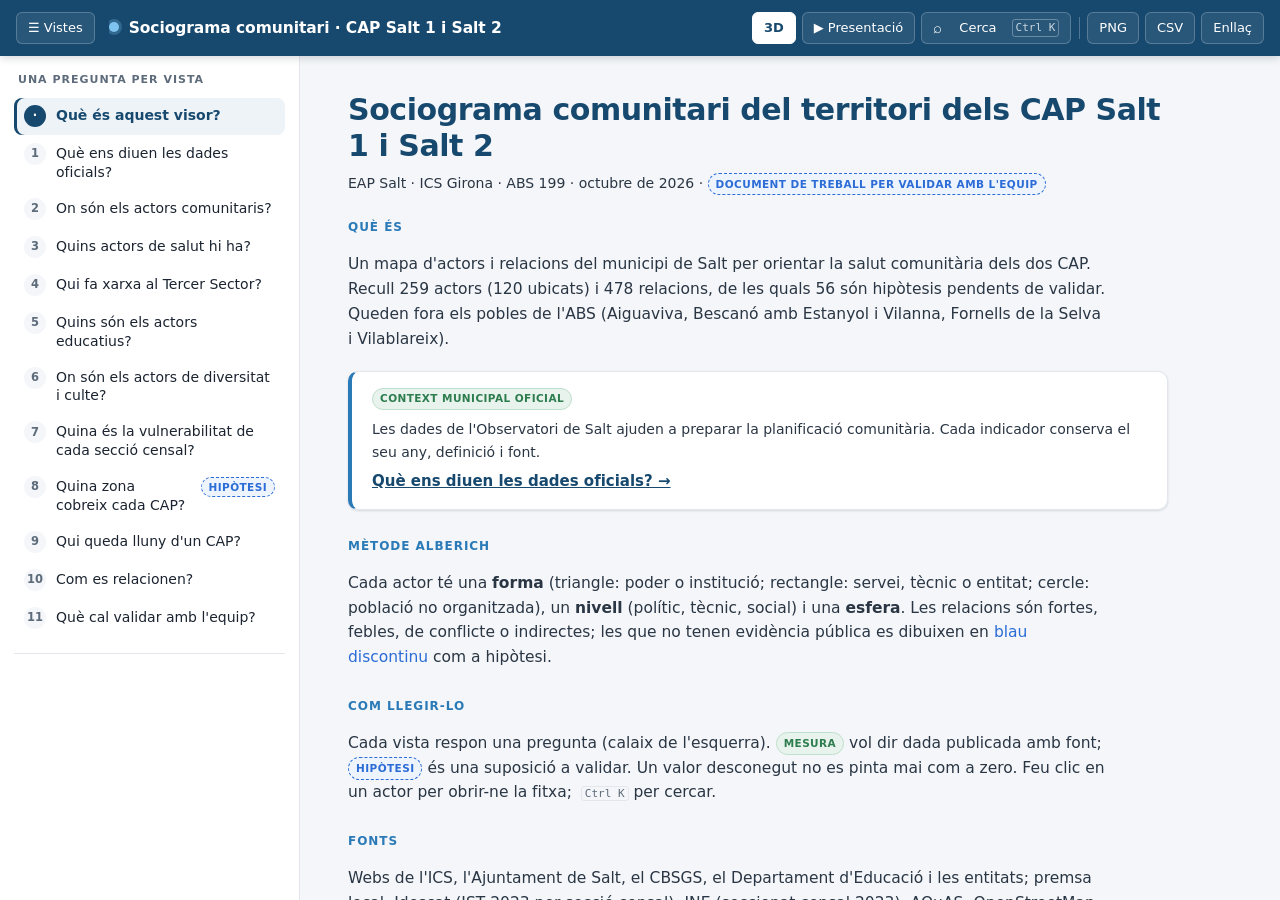
==== commit 8bbd1e0e: "Integra dades oficials 2025 de l’Observatori de Salt Afegeix 23 indicadors municipals amb fonts, any" ====
--- a/index.html
+++ b/index.html
@@ -5,7 +5,7 @@
 <meta name="viewport" content="width=device-width,initial-scale=1">
 <title>Sociograma comunitari · CAP Salt 1 i Salt 2 · 2026</title>
 <link rel="stylesheet" href="lib/maplibre-gl.css">
-<link rel="stylesheet" href="style.css">
+<link rel="stylesheet" href="style.css?v=20261017">
 </head>
 <body>
 <a class="salta" href="#contingut">Salta al contingut</a>
@@ -28,6 +28,7 @@
 </nav>
 <main id="contingut" tabindex="-1">
   <article id="portada" class="panell"></article>
+  <article id="observatori" class="panell" hidden></article>
   <div id="mapa" role="region" aria-label="Mapa"></div>
   <div id="xarxa" role="region" aria-label="Sociograma de xarxa"></div>
   <article id="validacio" class="panell"></article>
@@ -46,6 +47,8 @@
 <script src="lib/cytoscape.min.js"></script>
 <script src="lib/deck.gl.min.js"></script>
 <script src="data/dades.js"></script>
-<script src="app.js"></script>
+<script src="data/observatori.js?v=20261017"></script>
+<script src="app.js?v=20261017"></script>
 </body>
 </html>
+
--- a/style.css
+++ b/style.css
@@ -230,3 +230,35 @@
 @media (prefers-reduced-motion:reduce){*{transition:none!important}}
 #filtres fieldset>*:not(legend){clear:both}
 #filtres fieldset::after{content:"";display:block;clear:both}
+
+/* Observatori: context municipal i propostes comunitàries */
+.obs-portada,.obs-abast{background:#fff;border:1px solid var(--ln);border-left:4px solid var(--ac2);border-radius:var(--r);padding:16px 20px;margin:20px 0;box-shadow:var(--sh1)}
+.obs-portada p,.obs-abast p{margin:8px 0;font-size:14px}
+.obs-portada>a{font-weight:650}
+.obs-targetes{display:grid;grid-template-columns:repeat(2,minmax(0,1fr));gap:14px}
+.obs-targeta,.obs-proposta{background:#fff;border:1px solid var(--ln);border-radius:var(--r);padding:18px 20px;box-shadow:var(--sh1)}
+.obs-targeta h4,.obs-proposta h4{margin:0;font-size:16px;line-height:1.35;color:var(--ac)}
+.obs-targeta .obs-grup{margin:0 0 8px;color:var(--mu);font-size:11px;text-transform:uppercase;letter-spacing:.06em}
+.obs-targeta .obs-valor{font-size:32px;font-weight:700;line-height:1.2;letter-spacing:-.02em;color:var(--tx);margin:14px 0 4px;font-variant-numeric:tabular-nums}
+.obs-unitat{font-size:.6em;font-weight:500;letter-spacing:0}
+.obs-targeta .obs-any{font-size:12px;color:var(--mu);margin:0 0 12px}
+#observatori .obs-definicio{display:block;font-size:12.5px;font-weight:400;color:var(--mu);line-height:1.5;margin:6px 0 0}
+#observatori .obs-nota{display:block;font-size:12px;font-weight:400;color:#68511e;line-height:1.5;margin:6px 0 0}
+.obs-targeta .obs-font{font-size:12px;line-height:1.45;border-top:1px solid var(--ln);padding-top:10px;margin:12px 0 0}
+.obs-font a,.obs-taula a{overflow-wrap:anywhere}
+#observatori .obs-ajuda{font-size:13px;color:var(--mu)}
+.obs-taula{overflow-x:auto;margin:14px 0 24px;border-radius:var(--r);box-shadow:var(--sh1)}
+.obs-taula table{box-shadow:none;min-width:560px}
+.obs-taula caption{text-align:left;padding:10px 14px;background:var(--ac);color:#fff;font-weight:650;font-size:14px}
+.obs-taula th[scope=row]{background:#fff;color:var(--tx);font-weight:600;width:44%}
+.obs-taula td{min-width:90px}
+.obs-taula td:last-child{width:23%}
+.obs-taula .obs-num{font-weight:650;font-variant-numeric:tabular-nums;white-space:nowrap}
+.obs-taula .obs-unitat{font-size:1em;font-weight:400}
+.obs-oportunitats{display:grid;gap:12px}
+.obs-proposta p{font-size:14px;margin:8px 0 14px}
+.obs-accions{display:flex;align-items:center;flex-wrap:wrap;gap:10px 14px;font-size:12px}
+.obs-accions>a.btn{font-size:12px;padding:7px 12px}
+#observatori .obs-peu{font-size:12px;color:var(--mu);border-top:1px solid var(--ln);padding-top:18px;margin-top:28px}
+@media(max-width:1000px){.obs-targetes{grid-template-columns:1fr}}
+
